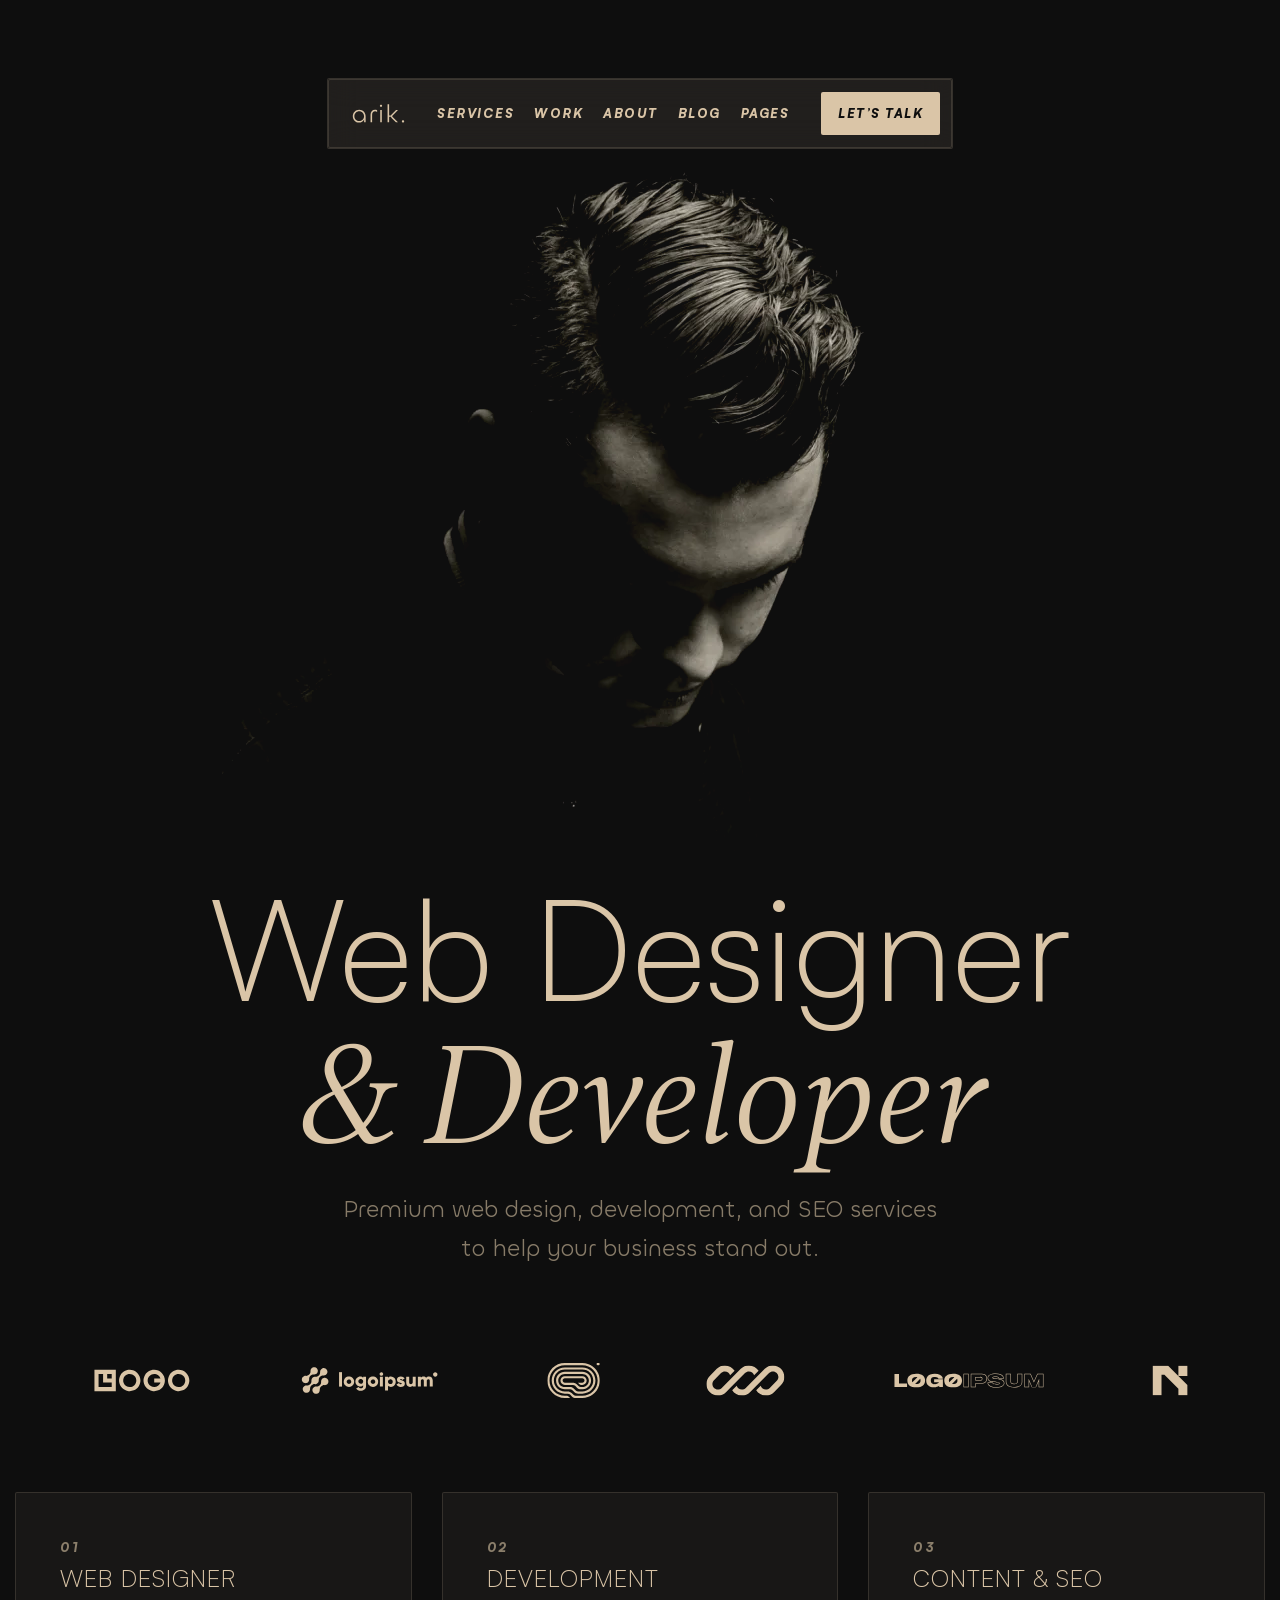
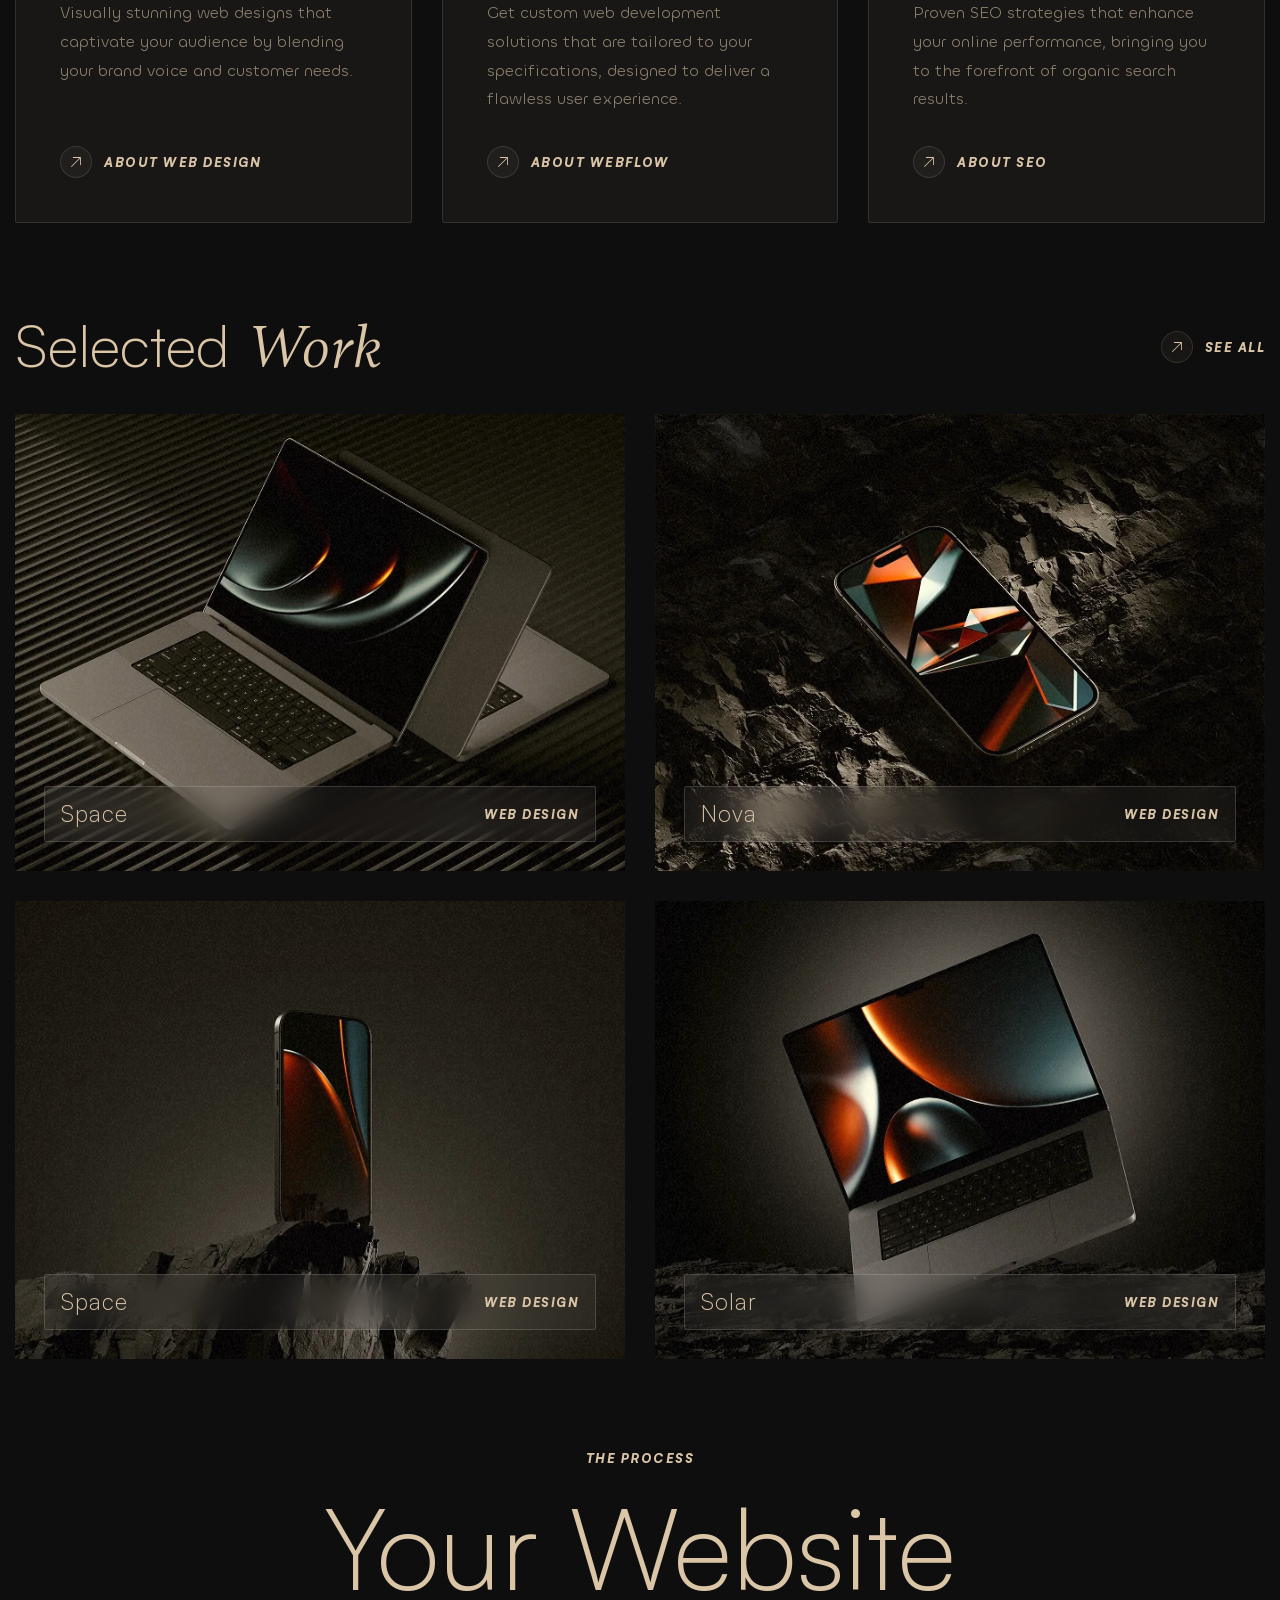
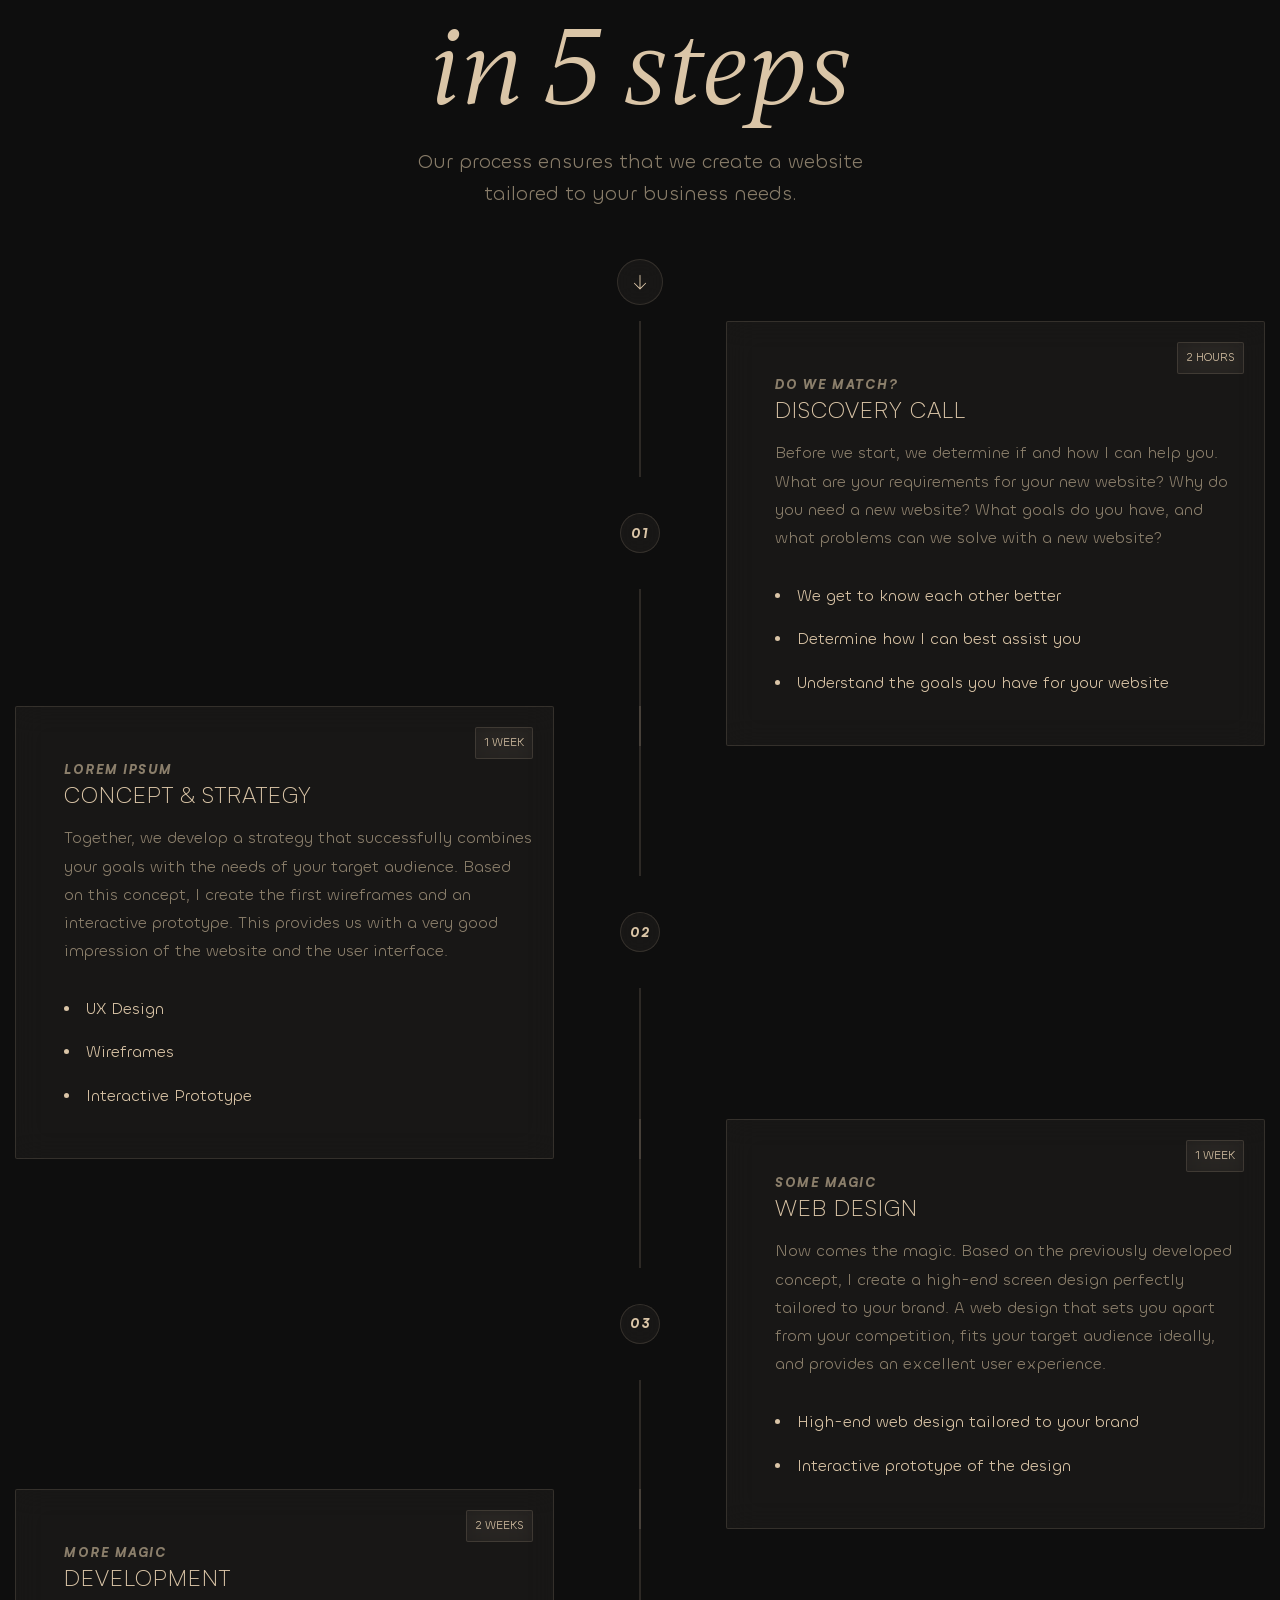
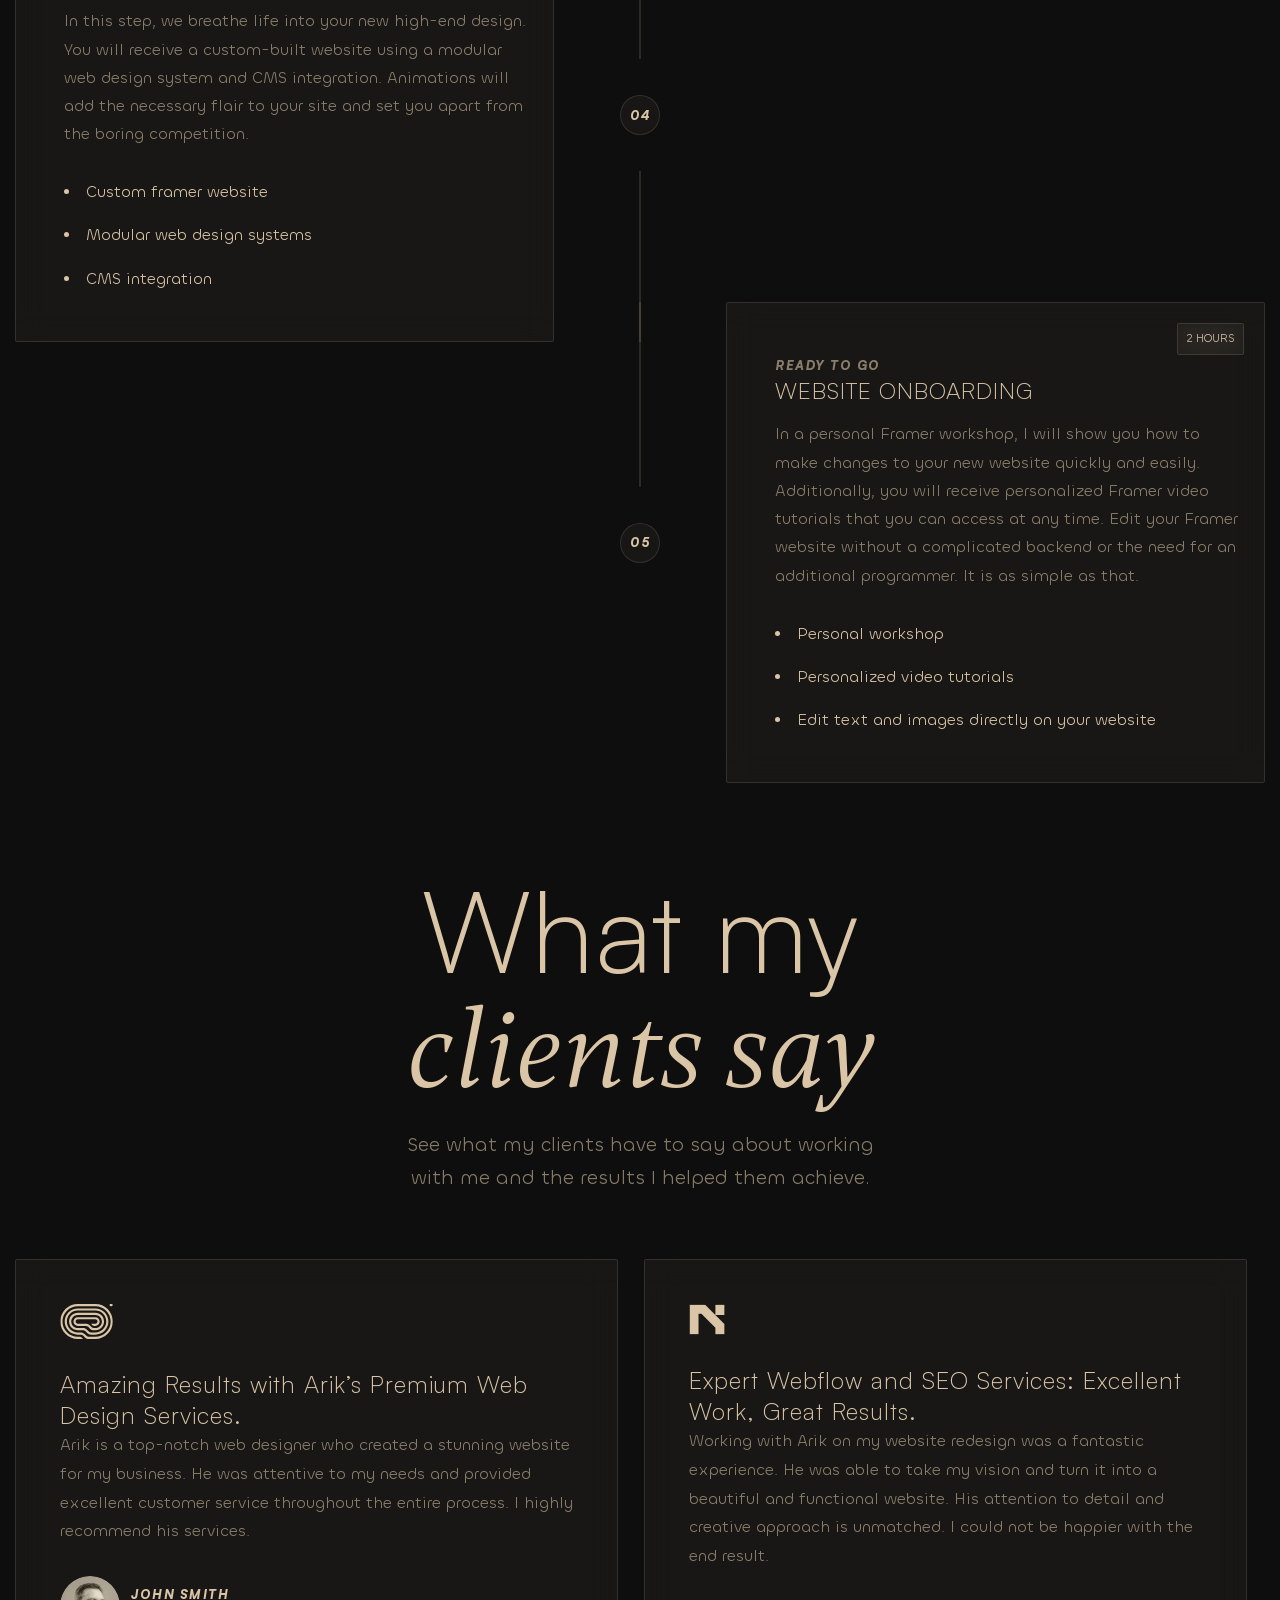
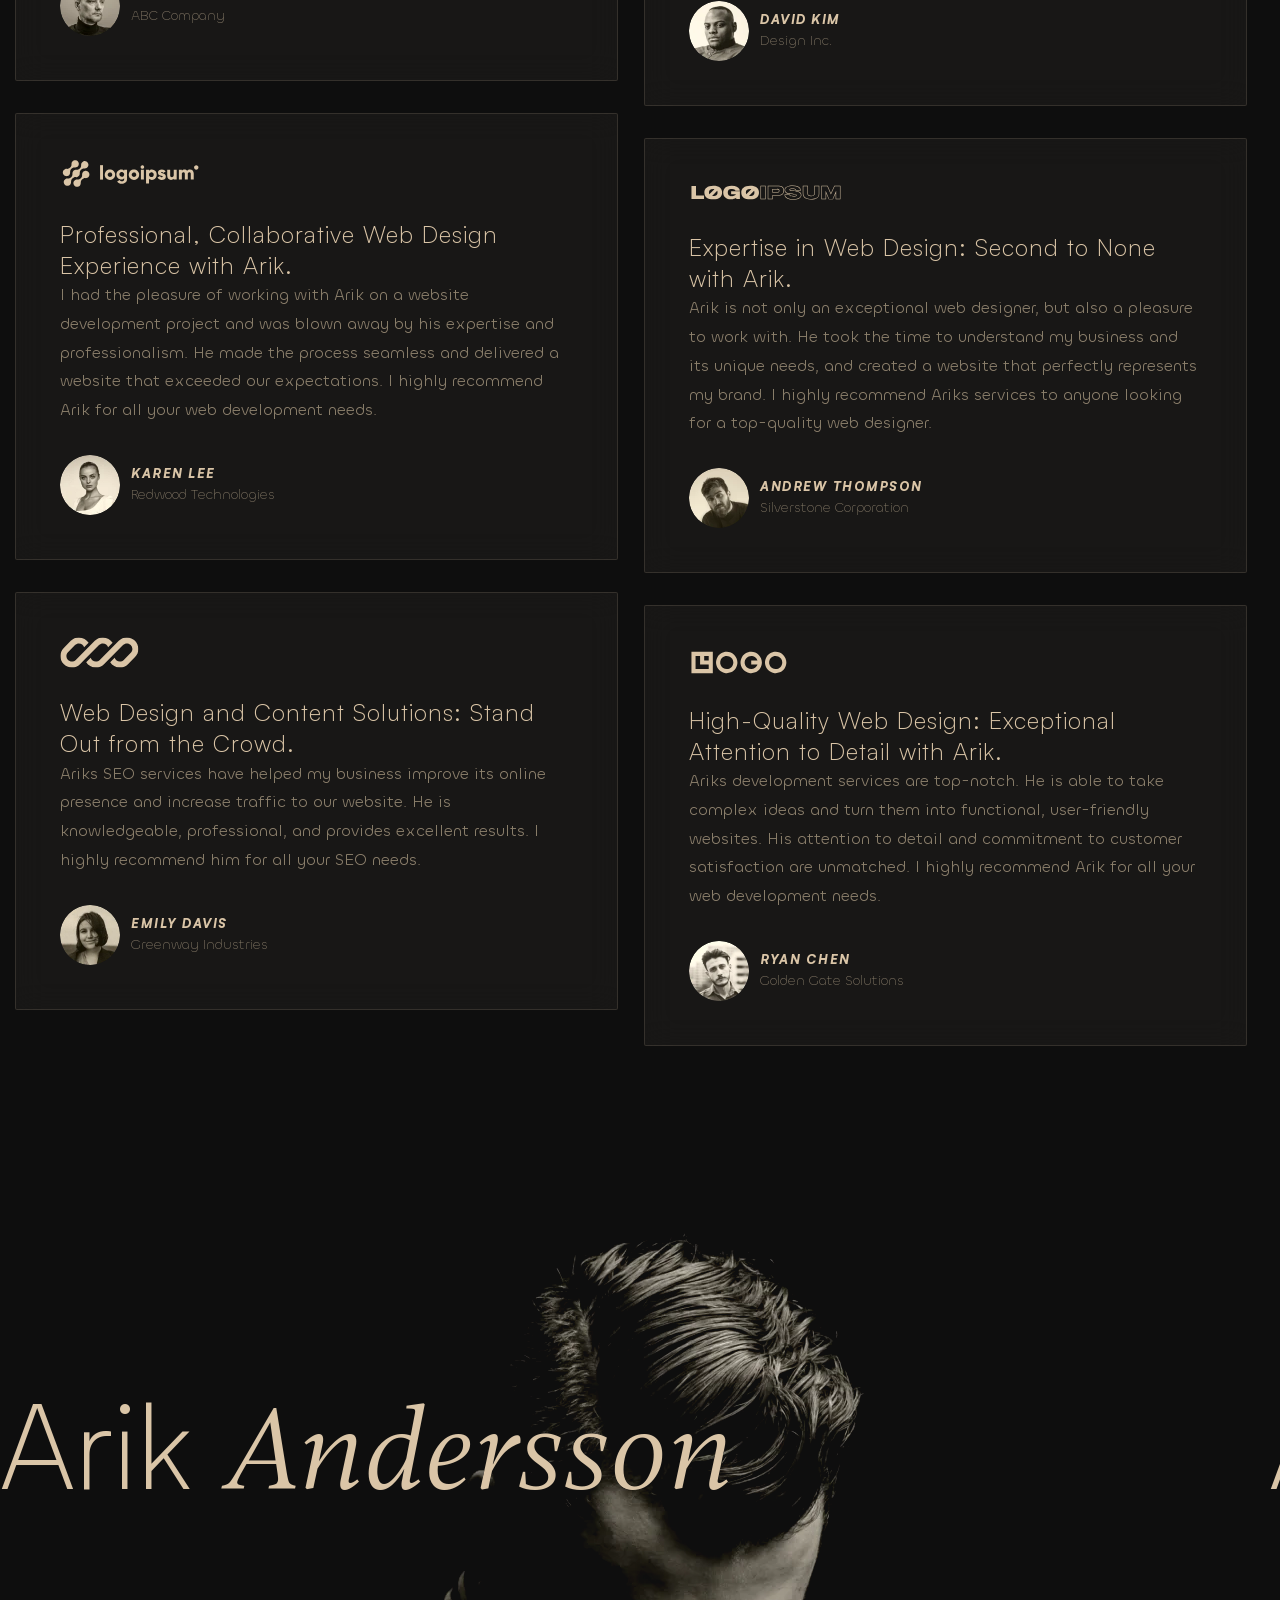
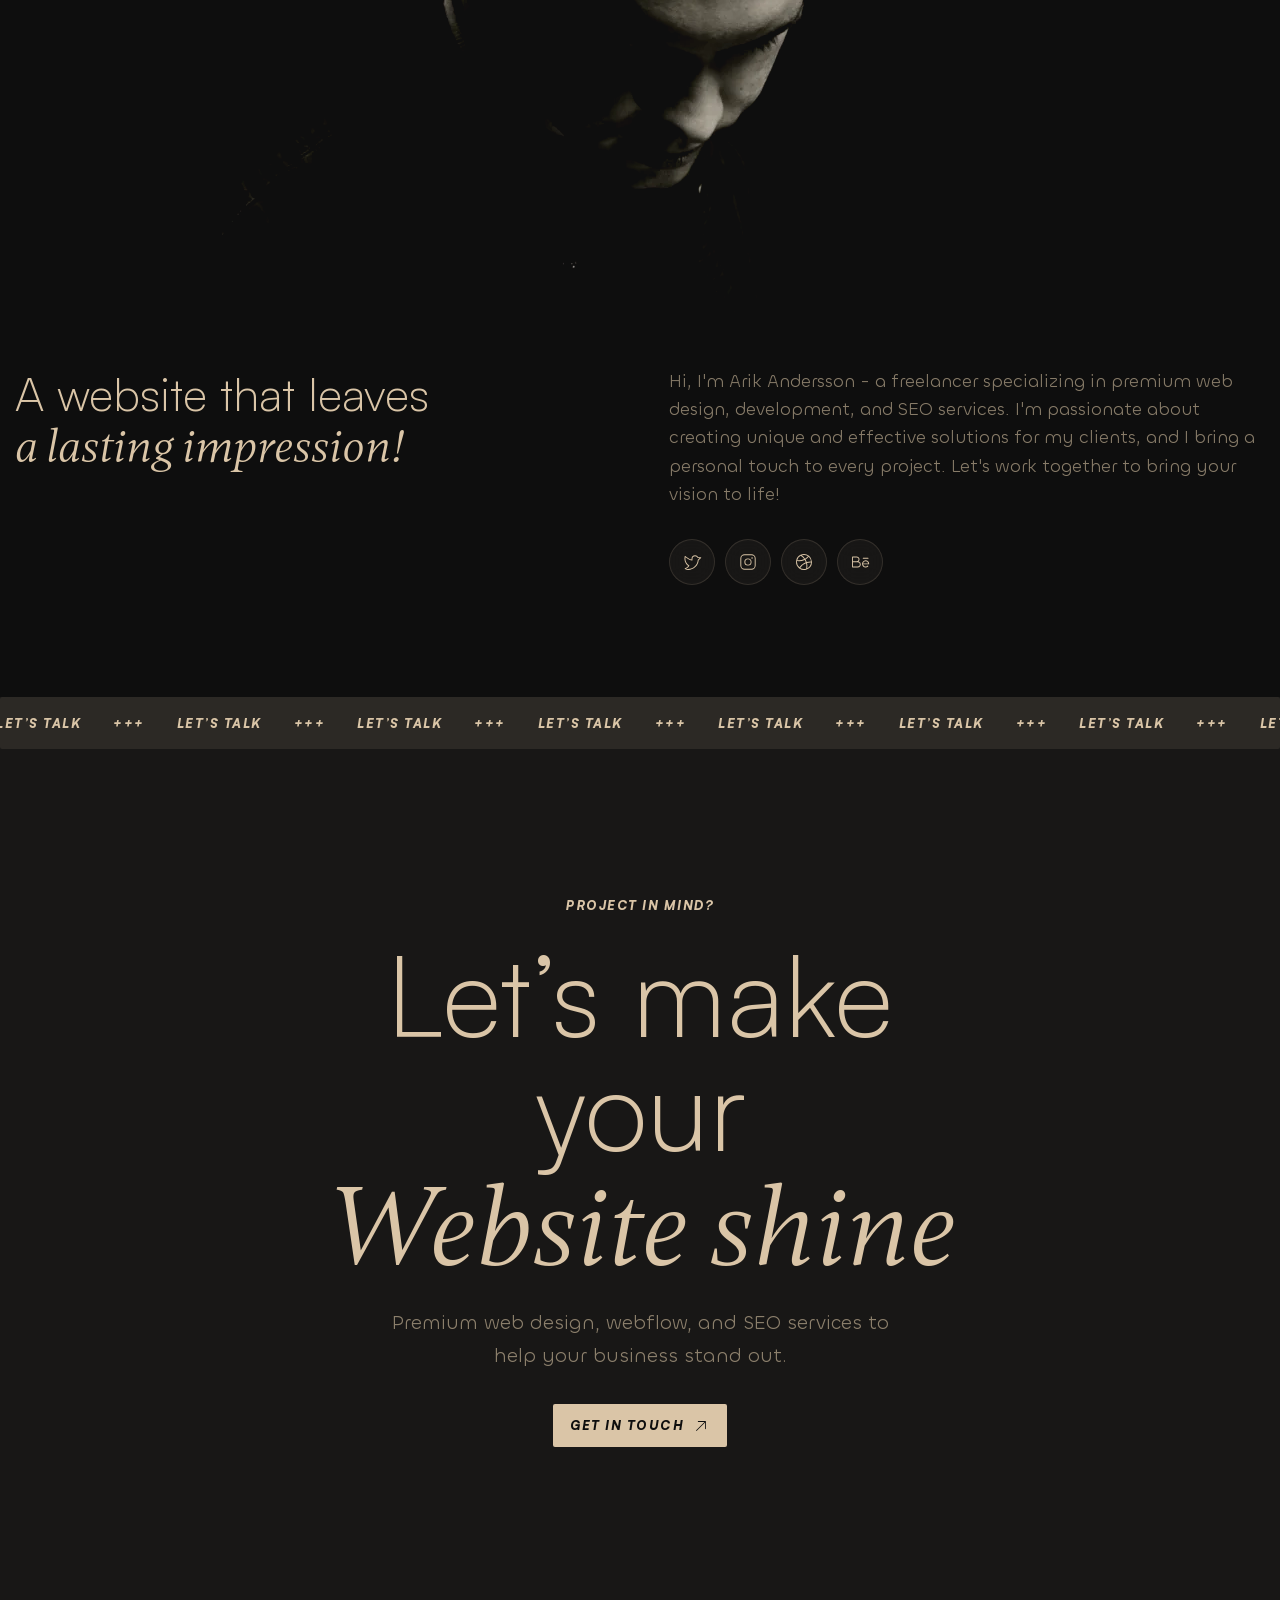
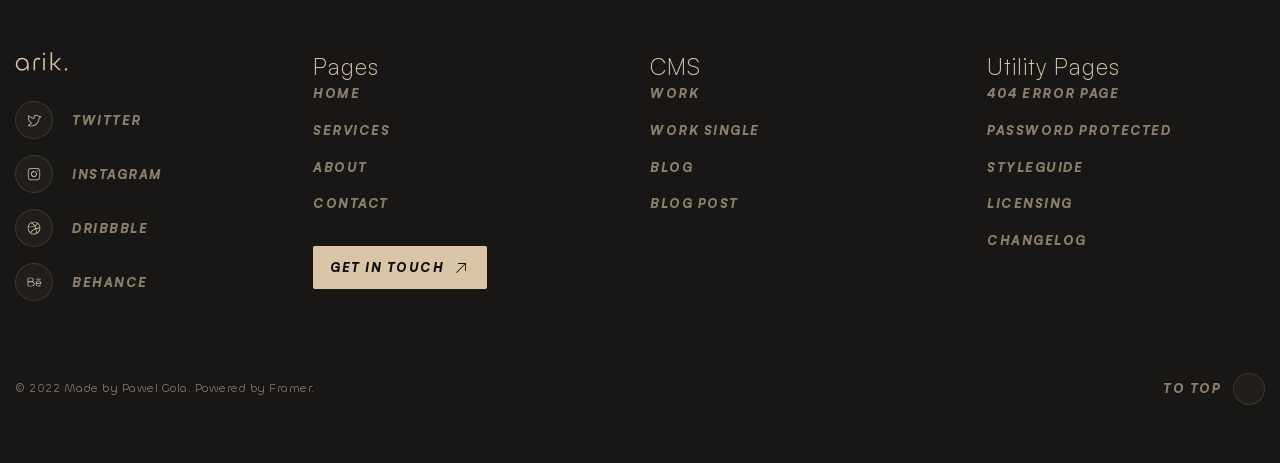
==== index.html @ 4233f66c "Updates" ====
<!doctype html>
<html lang="en">
	<head>
		<meta charset="UTF-8">
		<meta name="viewport" content="width=device-width, initial-scale=1.0">
		<link rel="preload" href="./assets/fonts/Satoshi-Regular.woff2" as="font" type="font/woff2" crossorigin="anonymous">
		<link rel="preload" href="./assets/fonts/Satoshi-MediumItalic.woff2" as="font" type="font/woff2" crossorigin="anonymous">
		<link rel="preload" href="./assets/fonts/Satoshi-Medium.woff2" as="font" type="font/woff2" crossorigin="anonymous">
		<link rel="preload" href="./assets/fonts/Satoshi-LightItalic.woff2" as="font" type="font/woff2" crossorigin="anonymous">
		<link rel="preload" href="./assets/fonts/Satoshi-Light.woff2" as="font" type="font/woff2" crossorigin="anonymous">
		<link rel="preload" href="./assets/fonts/Satoshi-Italic.woff2" as="font" type="font/woff2" crossorigin="anonymous">
		<link rel="preload" href="./assets/fonts/Satoshi-BoldItalic.woff2" as="font" type="font/woff2" crossorigin="anonymous">
		<link rel="preload" href="./assets/fonts/Satoshi-Bold.woff2" as="font" type="font/woff2" crossorigin="anonymous">
		<link rel="preload" href="./assets/fonts/Satoshi-BlackItalic.woff2" as="font" type="font/woff2" crossorigin="anonymous">
		<link rel="preload" href="./assets/fonts/Satoshi-Black.woff2" as="font" type="font/woff2" crossorigin="anonymous">
		<link rel="preload" href="./assets/fonts/Gambetta-VariableItalic.woff2" as="font" type="font/woff2" crossorigin="anonymous">
		<link rel="preload" href="./assets/fonts/Gambetta-Variable.woff2" as="font" type="font/woff2" crossorigin="anonymous">
		<link rel="preload" href="./assets/fonts/Gambetta-SemiboldItalic.woff2" as="font" type="font/woff2" crossorigin="anonymous">
		<link rel="preload" href="./assets/fonts/Gambetta-Semibold.woff2" as="font" type="font/woff2" crossorigin="anonymous">
		<link rel="preload" href="./assets/fonts/Gambetta-Regular.woff2" as="font" type="font/woff2" crossorigin="anonymous">
		<link rel="preload" href="./assets/fonts/Gambetta-MediumItalic.woff2" as="font" type="font/woff2" crossorigin="anonymous">
		<link rel="preload" href="./assets/fonts/Gambetta-Medium.woff2" as="font" type="font/woff2" crossorigin="anonymous">
		<link rel="preload" href="./assets/fonts/Gambetta-LightItalic.woff2" as="font" type="font/woff2" crossorigin="anonymous">
		<link rel="preload" href="./assets/fonts/Gambetta-Light.woff2" as="font" type="font/woff2" crossorigin="anonymous">
		<link rel="preload" href="./assets/fonts/Gambetta-Italic.woff2" as="font" type="font/woff2" crossorigin="anonymous">
		<link rel="preload" href="./assets/fonts/Gambetta-BoldItalic.woff2" as="font" type="font/woff2" crossorigin="anonymous">
		<link rel="preload" href="./assets/fonts/Gambetta-Bold.woff2" as="font" type="font/woff2" crossorigin="anonymous">
		<link rel="preload" href="./assets/fonts/Chillax-Semibold.woff2" as="font" type="font/woff2" crossorigin="anonymous">
		<link rel="preload" href="./assets/fonts/Chillax-Regular.woff2" as="font" type="font/woff2" crossorigin="anonymous">
		<link rel="preload" href="./assets/fonts/Chillax-Medium.woff2" as="font" type="font/woff2" crossorigin="anonymous">
		<link rel="preload" href="./assets/fonts/Chillax-Light.woff2" as="font" type="font/woff2" crossorigin="anonymous">
		<link rel="preload" href="./assets/fonts/Chillax-Extralight.woff2" as="font" type="font/woff2" crossorigin="anonymous">
		<link rel="preload" href="./assets/fonts/Chillax-Bold.woff2" as="font" type="font/woff2" crossorigin="anonymous">
		<link rel="shortcut icon" href="./assets/img/favicon.ico">
		<title>Arik page</title>
		<script type="module" crossorigin="" src="./js/index.min.js?v=1779692526345"></script>
		<link rel="modulepreload" crossorigin="" href="./js/common.min.js?v=1779692526345">
		<link rel="modulepreload" crossorigin="" href="./js/main.min.js?v=1779692526345">
		<link rel="stylesheet" crossorigin="" href="./css/main.min.css?v=1779692526345">
		<link rel="stylesheet" crossorigin="" href="./css/index.min.css?v=1779692526345">
		<link rel="stylesheet" crossorigin="" href="./css/title.min.css?v=1779692526345">
		<link rel="stylesheet" crossorigin="" href="./css/portfolioItem.min.css?v=1779692526345">
	</head>
	<body>
		<div class="wrapper">
			<header data-fls-header="" class="header" data-fls-header-scroll="" data-fls-header-scroll-show="">
				<div class="header__container">
					<div class="header__body">
						<div class="header__logo">
							<a href="/" class="logo">
								<img class="logo__img" src="./assets/img/logo/logo.svg" alt="Logo">
							</a>
						</div>
						<div class="header__menu menu">
							<nav class="menu__body">
								<ul class="menu__list">
									<li class="menu__item">
										<a href="#" class="menu__link">Services</a>
									</li>
									<li class="menu__item">
										<a href="#" class="menu__link">Work</a>
									</li>
									<li class="menu__item">
										<a href="#" class="menu__link">About</a>
									</li>
									<li class="menu__item">
										<a href="#" class="menu__link">Blog</a>
									</li>
									<li class="menu__item">
										<a href="#" class="menu__link">Pages</a>
									</li>
								</ul>
							</nav>
						</div>
						<a href="#" data-fls-buttons="" class="button button_colored">Let’s talk</a>
						<button type="button" data-fls-menu="" class="icon-menu">
							<span></span>
						</button>
					</div>
				</div>
			</header>
			<main class="page page_home">
				<section class="hero" data-fls-hero="">
					<div class="hero__container">
						<div class="hero__content">
							<div class="hero__picture">
								<picture>
									<source media="(max-width: 600px)" srcset="./assets/img/hero/hero-600.webp" type="image/webp">
									<source srcset="./assets/img/hero/hero.webp" type="image/webp">
									<img class="hero__image" alt="hero" loading="lazy" decoding="async" width="880px" height="770px" src="./assets/img/hero/hero.webp">
								</picture>
							</div>
							<div data-fls-blockhead="" class="blockhead blockhead_large">
								<div class="blockhead__container">
									<div class="blockhead__content">
										<!-- label -->
										<!-- title -->
										<h1 class="blockhead__title">
											Web Designer
											<br>
											<span class="blockhead__subtitle">&amp; Developer</span>
										</h1>
										<!-- text -->
										<div class="blockhead__text">
											<p>
												Premium web design, development, and SEO services to help your business stand out.
											</p>
										</div>
									</div>
								</div>
							</div>
						</div>
					</div>
				</section>
				<section class="clients" data-fls-clients="" data-fls-watcher="" data-fls-watcher-once="">
					<div class="clients__container">
						<div class="clients__content">
							<div class="clients__item">
								<img src="./assets/img/clients/logo1.svg" alt="clients logo">
							</div>
							<div class="clients__item">
								<img src="./assets/img/clients/logo2.svg" alt="clients logo">
							</div>
							<div class="clients__item">
								<img src="./assets/img/clients/logo3.svg" alt="clients logo">
							</div>
							<div class="clients__item">
								<img src="./assets/img/clients/logo4.svg" alt="clients logo">
							</div>
							<div class="clients__item">
								<img src="./assets/img/clients/logo5.svg" alt="clients logo">
							</div>
							<div class="clients__item">
								<img src="./assets/img/clients/logo6.svg" alt="clients logo">
							</div>
						</div>
					</div>
				</section>
				<section class="skills" data-fls-skills="" data-fls-watcher="" data-fls-watcher-once="">
					<div class="skills__container">
						<div class="skills__content">
							<article class="skills__item">
								<div class="skills__description">
									<!-- <div class="skills__position">01</div> -->
									<h4 class="skills__title">
										<a class="skills__link" href="#">Web Designer</a>
									</h4>
									<div class="skills__text">
										Visually stunning web designs that captivate your audience by blending your brand voice and customer needs.
									</div>
								</div>
								<div class="skills__button">
									<a href="#" class="link" data-fls-buttonslink="">
										<span class="link__icon">
											<svg>
												<use xlink:href="./assets/img/spritemap.svg#sprite-arrow-up-right-light"></use>
											</svg>
										</span>
										<span class="link__text">About Web design</span>
									</a>
								</div>
							</article>
							<article class="skills__item">
								<div class="skills__description">
									<!-- <div class="skills__position">02</div> -->
									<h4 class="skills__title">
										<a class="skills__link" href="#">Development</a>
									</h4>
									<div class="skills__text">
										Get custom web development solutions that are tailored to your specifications, designed to deliver a flawless user experience.
									</div>
								</div>
								<div class="skills__button">
									<a href="#" class="link" data-fls-buttonslink="">
										<span class="link__icon">
											<svg>
												<use xlink:href="./assets/img/spritemap.svg#sprite-arrow-up-right-light"></use>
											</svg>
										</span>
										<span class="link__text">About Webflow</span>
									</a>
								</div>
							</article>
							<article class="skills__item">
								<div class="skills__description">
									<!-- <div class="skills__position">03</div> -->
									<h4 class="skills__title">
										<a class="skills__link" href="#">Content &amp; Seo</a>
									</h4>
									<div class="skills__text">
										Proven SEO strategies that enhance your online performance, bringing you to the forefront of organic search results.
									</div>
								</div>
								<div class="skills__button">
									<a href="#" class="link" data-fls-buttonslink="">
										<span class="link__icon">
											<svg>
												<use xlink:href="./assets/img/spritemap.svg#sprite-arrow-up-right-light"></use>
											</svg>
										</span>
										<span class="link__text">About SEO</span>
									</a>
								</div>
							</article>
						</div>
					</div>
				</section>
				<section class="portfolio" data-fls-portfolio="" data-fls-watcher="" data-fls-watcher-once="">
					<div data-fls-title="" class="title">
						<div class="title__container">
							<div class="title__content">
								<h2 class="title__title">
									Selected
									<span class="title__subtitle">Work</span>
								</h2>
								<div class="title__link">
									<a href="#" class="link" data-fls-buttonslink="">
										<span class="link__icon">
											<svg>
												<use xlink:href="./assets/img/spritemap.svg#sprite-arrow-up-right-light"></use>
											</svg>
										</span>
										<span class="link__text">See all</span>
									</a>
								</div>
							</div>
						</div>
					</div>
					<div class="portfolio__container">
						<div class="portfolio__content">
							<article data-fls-portfolioitem="" class="portfolio-item">
								<a href="#" class="portfolio-item__picture">
									<picture>
										<source media="(max-width: 600px)" srcset="./assets/img/portfolio/portfolio1-600.webp" type="image/webp">
										<source srcset="./assets/img/portfolio/portfolio1.webp" type="image/webp">
										<img alt="portfolio item image" class="portfolio-item__img" src="./assets/img/portfolio/portfolio1.webp">
									</picture>
								</a>
								<div class="portfolio-item__content">
									<h3 class="portfolio-item__title">
										<a class="portfolio-item__link" href="#">Space</a>
									</h3>
									<a href="#" class="portfolio-item__text">Web design</a>
								</div>
							</article>
							<article data-fls-portfolioitem="" class="portfolio-item">
								<a href="#" class="portfolio-item__picture">
									<picture>
										<source media="(max-width: 600px)" srcset="./assets/img/portfolio/portfolio2-600.webp" type="image/webp">
										<source srcset="./assets/img/portfolio/portfolio2.webp" type="image/webp">
										<img alt="portfolio item image" class="portfolio-item__img" src="./assets/img/portfolio/portfolio2.webp">
									</picture>
								</a>
								<div class="portfolio-item__content">
									<h3 class="portfolio-item__title">
										<a class="portfolio-item__link" href="#">Nova</a>
									</h3>
									<a href="#" class="portfolio-item__text">Web design</a>
								</div>
							</article>
							<article data-fls-portfolioitem="" class="portfolio-item">
								<a href="#" class="portfolio-item__picture">
									<picture>
										<source media="(max-width: 600px)" srcset="./assets/img/portfolio/portfolio3-600.webp" type="image/webp">
										<source srcset="./assets/img/portfolio/portfolio3.webp" type="image/webp">
										<img alt="portfolio item image" class="portfolio-item__img" src="./assets/img/portfolio/portfolio3.webp">
									</picture>
								</a>
								<div class="portfolio-item__content">
									<h3 class="portfolio-item__title">
										<a class="portfolio-item__link" href="#">Space</a>
									</h3>
									<a href="#" class="portfolio-item__text">Web design</a>
								</div>
							</article>
							<article data-fls-portfolioitem="" class="portfolio-item">
								<a href="#" class="portfolio-item__picture">
									<picture>
										<source media="(max-width: 600px)" srcset="./assets/img/portfolio/portfolio4-600.webp" type="image/webp">
										<source srcset="./assets/img/portfolio/portfolio4.webp" type="image/webp">
										<img alt="portfolio item image" class="portfolio-item__img" src="./assets/img/portfolio/portfolio4.webp">
									</picture>
								</a>
								<div class="portfolio-item__content">
									<h3 class="portfolio-item__title">
										<a class="portfolio-item__link" href="#">Solar</a>
									</h3>
									<a href="#" class="portfolio-item__text">Web design</a>
								</div>
							</article>
						</div>
					</div>
				</section>
				<section class="process" data-fls-process="" data-fls-watcher="" data-fls-watcher-once="">
					<div class="process__container">
						<div data-fls-blockhead="" class="blockhead">
							<div class="blockhead__container">
								<div class="blockhead__content">
									<!-- label -->
									<div class="blockhead__label">The Process</div>
									<!-- title -->
									<h2 class="blockhead__title">
										Your Website
										<br>
										<span class="blockhead__subtitle">in 5 steps</span>
									</h2>
									<div class="blockhead__text">
										<p>Our process ensures that we create a website tailored to your business needs.</p>
									</div>
								</div>
							</div>
						</div>
						<div class="process__content">
							<div class="process__arrow">
								<svg>
									<use xlink:href="./assets/img/spritemap.svg#sprite-arrow-down-light"></use>
								</svg>
							</div>
							<div class="process__body">
								<div class="process-item" data-fls-processitem="">
									<div class="process-item__block"></div>
									<div class="process-item__center">
										<span class="process-item__line"></span>
										<span class="process-item__decor"></span>
										<span class="process-item__line"></span>
									</div>
									<div class="process-item__block">
										<article class="process-card">
											<div class="process-card__step">2 Hours</div>
											<div class="process-card__subtitle">Do we Match?</div>
											<h3 class="process-card__title">Discovery Call</h3>
											<p class="process-card__text">
												Before we start, we determine if and how I can help you. What are your requirements for your new website? Why do you need a new website? What goals do you have, and what problems can we solve with a new website?
											</p>
											<ul class="process-card__list">
												<li class="process-card__element">We get to know each other better</li>
												<li class="process-card__element">Determine how I can best assist you</li>
												<li class="process-card__element">Understand the goals you have for your website</li>
											</ul>
										</article>
									</div>
								</div>
								<div class="process-item process-item_reverse" data-fls-processitem="">
									<div class="process-item__block"></div>
									<div class="process-item__center">
										<span class="process-item__line"></span>
										<span class="process-item__decor"></span>
										<span class="process-item__line"></span>
									</div>
									<div class="process-item__block">
										<article class="process-card">
											<div class="process-card__step">1 Week</div>
											<div class="process-card__subtitle">lorem ipsum</div>
											<h3 class="process-card__title">Concept &amp; STrategy</h3>
											<p class="process-card__text">
												Together, we develop a strategy that successfully combines your goals with the needs of your target audience. Based on this concept, I create the first wireframes and an interactive prototype. This provides us with a very good impression of the website and the user interface.
											</p>
											<ul class="process-card__list">
												<li class="process-card__element">UX Design</li>
												<li class="process-card__element">Wireframes</li>
												<li class="process-card__element">Interactive Prototype</li>
											</ul>
										</article>
									</div>
								</div>
								<div class="process-item" data-fls-processitem="">
									<div class="process-item__block"></div>
									<div class="process-item__center">
										<span class="process-item__line"></span>
										<span class="process-item__decor"></span>
										<span class="process-item__line"></span>
									</div>
									<div class="process-item__block">
										<article class="process-card">
											<div class="process-card__step">1 week</div>
											<div class="process-card__subtitle">Some Magic</div>
											<h3 class="process-card__title">web Design</h3>
											<p class="process-card__text">
												Now comes the magic. Based on the previously developed concept, I create a high-end screen design perfectly tailored to your brand. A web design that sets you apart from your competition, fits your target audience ideally, and provides an excellent user experience.
											</p>
											<ul class="process-card__list">
												<li class="process-card__element">High-end web design tailored to your brand</li>
												<li class="process-card__element">Interactive prototype of the design</li>
											</ul>
										</article>
									</div>
								</div>
								<div class="process-item process-item_reverse" data-fls-processitem="">
									<div class="process-item__block"></div>
									<div class="process-item__center">
										<span class="process-item__line"></span>
										<span class="process-item__decor"></span>
										<span class="process-item__line"></span>
									</div>
									<div class="process-item__block">
										<article class="process-card">
											<div class="process-card__step">2 Weeks</div>
											<div class="process-card__subtitle">More Magic</div>
											<h3 class="process-card__title">Development</h3>
											<p class="process-card__text">
												In this step, we breathe life into your new high-end design. You will receive a custom-built website using a modular web design system and CMS integration. Animations will add the necessary flair to your site and set you apart from the boring competition.
											</p>
											<ul class="process-card__list">
												<li class="process-card__element">Custom framer website</li>
												<li class="process-card__element">Modular web design systems</li>
												<li class="process-card__element">CMS integration</li>
											</ul>
										</article>
									</div>
								</div>
								<div class="process-item" data-fls-processitem="">
									<div class="process-item__block"></div>
									<div class="process-item__center">
										<span class="process-item__line"></span>
										<span class="process-item__decor"></span>
										<span class="process-item__line"></span>
									</div>
									<div class="process-item__block">
										<article class="process-card">
											<div class="process-card__step">2 Hours</div>
											<div class="process-card__subtitle">ready to go</div>
											<h3 class="process-card__title">WEbsite onboarding</h3>
											<p class="process-card__text">
												In a personal Framer workshop, I will show you how to make changes to your new website quickly and easily. Additionally, you will receive personalized Framer video tutorials that you can access at any time. Edit your Framer website without a complicated backend or the need for an additional programmer. It is as simple as that.
											</p>
											<ul class="process-card__list">
												<li class="process-card__element">Personal workshop</li>
												<li class="process-card__element">Personalized video tutorials</li>
												<li class="process-card__element">Edit text and images directly on your website</li>
											</ul>
										</article>
									</div>
								</div>
							</div>
						</div>
					</div>
				</section>
				<section class="reviews" data-fls-reviews="" data-fls-watcher="" data-fls-watcher-once="">
					<div class="reviews__container">
						<div data-fls-blockhead="" class="blockhead">
							<div class="blockhead__container">
								<div class="blockhead__content">
									<!-- label -->
									<!-- title -->
									<h2 class="blockhead__title">
										What my
										<br>
										<span class="blockhead__subtitle">clients say</span>
									</h2>
									<div class="blockhead__text">
										<p>
											See what my clients have to say about working with me and the results I helped them achieve.
										</p>
									</div>
								</div>
							</div>
						</div>
						<div class="reviews__content" data-fls-masonry="">
							<article class="reviews-item" data-fls-reviewsitem="" data-fls-masonry-item="">
								<div class="reviews-item__header">
									<img class="reviews-item__logo" src="./assets/img/clients/logo3.svg" alt="logo reviewer image">
								</div>
								<div class="reviews-item__body">
									<h3 class="reviews-item__title">Amazing Results with Arik’s Premium Web Design Services.</h3>
									<div class="reviews-item__text">
										<p>
											Arik is a top-notch web designer who created a stunning website for my business. He was attentive to my needs and provided excellent customer service throughout the entire process. I highly recommend his services.
										</p>
									</div>
								</div>
								<div class="reviews-item__footer">
									<div class="reviews-item__avatar">
										<picture>
											<source srcset="./assets/img/reviews/avatar1.webp" type="image/webp">
											<img class="reviews-item__img" alt="avatar reviewer image" src="./assets/img/reviews/avatar1.webp">
										</picture>
									</div>
									<span class="reviews-item__name">John Smith</span>
									<span class="reviews-item__position">ABC Company</span>
								</div>
							</article>
							<article class="reviews-item" data-fls-reviewsitem="" data-fls-masonry-item="">
								<div class="reviews-item__header">
									<img class="reviews-item__logo" src="./assets/img/clients/logo6.svg" alt="logo reviewer image">
								</div>
								<div class="reviews-item__body">
									<h3 class="reviews-item__title">Expert Webflow and SEO Services: Excellent Work, Great Results.</h3>
									<div class="reviews-item__text">
										<p>
											Working with Arik on my website redesign was a fantastic experience. He was able to take my vision and turn it into a beautiful and functional website. His attention to detail and creative approach is unmatched. I could not be happier with the end result.
										</p>
									</div>
								</div>
								<div class="reviews-item__footer">
									<div class="reviews-item__avatar">
										<picture>
											<source srcset="./assets/img/reviews/avatar2.webp" type="image/webp">
											<img class="reviews-item__img" alt="avatar reviewer image" src="./assets/img/reviews/avatar2.webp">
										</picture>
									</div>
									<span class="reviews-item__name">David Kim</span>
									<span class="reviews-item__position">Design Inc.</span>
								</div>
							</article>
							<article class="reviews-item" data-fls-reviewsitem="" data-fls-masonry-item="">
								<div class="reviews-item__header">
									<img class="reviews-item__logo" src="./assets/img/clients/logo2.svg" alt="logo reviewer image">
								</div>
								<div class="reviews-item__body">
									<h3 class="reviews-item__title">Professional, Collaborative Web Design Experience with Arik.</h3>
									<div class="reviews-item__text">
										<p>
											I had the pleasure of working with Arik on a website development project and was blown away by his expertise and professionalism. He made the process seamless and delivered a website that exceeded our expectations. I highly recommend Arik for all your web development needs.
										</p>
									</div>
								</div>
								<div class="reviews-item__footer">
									<div class="reviews-item__avatar">
										<picture>
											<source srcset="./assets/img/reviews/avatar3.webp" type="image/webp">
											<img class="reviews-item__img" alt="avatar reviewer image" src="./assets/img/reviews/avatar3.webp">
										</picture>
									</div>
									<span class="reviews-item__name">Karen Lee</span>
									<span class="reviews-item__position">Redwood Technologies</span>
								</div>
							</article>
							<article class="reviews-item" data-fls-reviewsitem="" data-fls-masonry-item="">
								<div class="reviews-item__header">
									<img class="reviews-item__logo" src="./assets/img/clients/logo5.svg" alt="logo reviewer image">
								</div>
								<div class="reviews-item__body">
									<h3 class="reviews-item__title">Expertise in Web Design: Second to None with Arik.</h3>
									<div class="reviews-item__text">
										<p>
											Arik is not only an exceptional web designer, but also a pleasure to work with. He took the time to understand my business and its unique needs, and created a website that perfectly represents my brand. I highly recommend Ariks services to anyone looking for a top-quality web designer.
										</p>
									</div>
								</div>
								<div class="reviews-item__footer">
									<div class="reviews-item__avatar">
										<picture>
											<source srcset="./assets/img/reviews/avatar4.webp" type="image/webp">
											<img class="reviews-item__img" alt="avatar reviewer image" src="./assets/img/reviews/avatar4.webp">
										</picture>
									</div>
									<span class="reviews-item__name">Andrew Thompson</span>
									<span class="reviews-item__position">Silverstone Corporation</span>
								</div>
							</article>
							<article class="reviews-item" data-fls-reviewsitem="" data-fls-masonry-item="">
								<div class="reviews-item__header">
									<img class="reviews-item__logo" src="./assets/img/clients/logo4.svg" alt="logo reviewer image">
								</div>
								<div class="reviews-item__body">
									<h3 class="reviews-item__title">Web Design and Content Solutions: Stand Out from the Crowd.</h3>
									<div class="reviews-item__text">
										<p>
											Ariks SEO services have helped my business improve its online presence and increase traffic to our website. He is knowledgeable, professional, and provides excellent results. I highly recommend him for all your SEO needs.
										</p>
									</div>
								</div>
								<div class="reviews-item__footer">
									<div class="reviews-item__avatar">
										<picture>
											<source srcset="./assets/img/reviews/avatar5.webp" type="image/webp">
											<img class="reviews-item__img" alt="avatar reviewer image" src="./assets/img/reviews/avatar5.webp">
										</picture>
									</div>
									<span class="reviews-item__name">Emily Davis</span>
									<span class="reviews-item__position">Greenway Industries</span>
								</div>
							</article>
							<article class="reviews-item" data-fls-reviewsitem="" data-fls-masonry-item="">
								<div class="reviews-item__header">
									<img class="reviews-item__logo" src="./assets/img/clients/logo1.svg" alt="logo reviewer image">
								</div>
								<div class="reviews-item__body">
									<h3 class="reviews-item__title">High-Quality Web Design: Exceptional Attention to Detail with Arik.</h3>
									<div class="reviews-item__text">
										<p>
											Ariks development services are top-notch. He is able to take complex ideas and turn them into functional, user-friendly websites. His attention to detail and commitment to customer satisfaction are unmatched. I highly recommend Arik for all your web development needs.
										</p>
									</div>
								</div>
								<div class="reviews-item__footer">
									<div class="reviews-item__avatar">
										<picture>
											<source srcset="./assets/img/reviews/avatar6.webp" type="image/webp">
											<img class="reviews-item__img" alt="avatar reviewer image" src="./assets/img/reviews/avatar6.webp">
										</picture>
									</div>
									<span class="reviews-item__name">Ryan Chen</span>
									<span class="reviews-item__position">Golden Gate Solutions</span>
								</div>
							</article>
						</div>
					</div>
				</section>
				<section class="about" data-fls-about="">
					<div class="about__marquee about-marquee" data-fls-marquee="" data-fls-marquee-speed="300">
						<div class="about-marquee__item">
							Arik
							<span>Andersson</span>
						</div>
						<div class="about-marquee__item">
							Arik
							<span>Andersson</span>
						</div>
					</div>
					<div class="about__container">
						<div class="about__img">
							<picture>
								<source media="(max-width: 600px)" srcset="./assets/img/hero/hero-600.webp" type="image/webp">
								<source srcset="./assets/img/hero/hero.webp" type="image/webp">
								<img class="hero__image" alt="hero" src="./assets/img/hero/hero.webp">
							</picture>
						</div>
						<div class="about__content">
							<h3 class="about__title">
								A website that leaves
								<br>
								<span>a
          lasting
          impression!</span>
							</h3>
							<div class="about__social">
								<div class="about__text">
									<p>
										Hi, I'm Arik Andersson - a freelancer specializing in
            premium web design, development, and SEO services. I'm
            passionate about creating unique and effective solutions
            for
            my clients, and I bring a personal touch to every project.
            Let's work together to bring your vision to life!
									</p>
								</div>
								<div class="about__links">
									<a href="#" target="_blank" class="badge badge_large" data-fls-badge="">
										<svg>
											<use xlink:href="./assets/img/spritemap.svg#sprite-twitter-logo-light"></use>
										</svg>
									</a>
									<a href="#" target="_blank" class="badge badge_large" data-fls-badge="">
										<svg>
											<use xlink:href="./assets/img/spritemap.svg#sprite-instagram-logo-light"></use>
										</svg>
									</a>
									<a href="#" target="_blank" class="badge badge_large" data-fls-badge="">
										<svg>
											<use xlink:href="./assets/img/spritemap.svg#sprite-dribbble-logo-light"></use>
										</svg>
									</a>
									<a href="#" target="_blank" class="badge badge_large" data-fls-badge="">
										<svg>
											<use xlink:href="./assets/img/spritemap.svg#sprite-behance-logo-light"></use>
										</svg>
									</a>
								</div>
							</div>
						</div>
					</div>
				</section>
			</main>
			<section class="service" data-fls-service="" data-fls-watcher="" data-fls-watcher-once="">
				<div class="talk" data-fls-talk="">
					<div class="talk__content" data-fls-marquee="" data-fls-marquee-speed="300" data-fls-marquee-direction="right">
						<div class="talk__item">Let’s talk</div>
						<div class="talk__item talk__item_divider">+++</div>
					</div>
				</div>
				<div class="service__container">
					<div class="service__content">
						<div data-fls-blockhead="" class="blockhead">
							<div class="blockhead__container">
								<div class="blockhead__content">
									<!-- label -->
									<div class="blockhead__label">Project in mind?</div>
									<!-- title -->
									<h2 class="blockhead__title">
										Let’s make your
										<br>
										<span class="blockhead__subtitle">Website shine</span>
									</h2>
									<div class="blockhead__text">
										<p>Premium web design, webflow, and SEO services to help your business stand out.</p>
									</div>
								</div>
							</div>
						</div>
						<button type="button" data-fls-buttons="" class="button button_icon button_colored">
							Get in touch
							<svg>
								<use xlink:href="./assets/img/spritemap.svg#sprite-arrow-up-right-light"></use>
							</svg>
						</button>
					</div>
				</div>
			</section>
			<footer data-fls-footer="" class="footer">
				<div class="footer__container">
					<div class="footer__content">
						<div class="footer-body">
							<div class="footer-body__content">
								<a href="/" class="logo">
									<img class="logo__img" src="./assets/img/logo/logo.svg" alt="Logo" loading="lazy" decoding="async">
								</a>
								<ul class="footer-body__list">
									<li class="footer-body__item">
										<a href="#" class="badge" data-fls-badge="" data-social-link="twitter">
											<svg>
												<use xlink:href="./assets/img/spritemap.svg#sprite-twitter-logo-light"></use>
											</svg>
										</a>
									</li>
									<li class="footer-body__item">
										<a href="#" class="badge" data-fls-badge="" data-social-link="instagram">
											<svg>
												<use xlink:href="./assets/img/spritemap.svg#sprite-instagram-logo-light"></use>
											</svg>
										</a>
									</li>
									<li class="footer-body__item">
										<a href="#" class="badge" data-fls-badge="" data-social-link="Dribbble">
											<svg>
												<use xlink:href="./assets/img/spritemap.svg#sprite-dribbble-logo-light"></use>
											</svg>
										</a>
									</li>
									<li class="footer-body__item">
										<a href="#" class="badge" data-fls-badge="" data-social-link="Behance">
											<svg>
												<use xlink:href="./assets/img/spritemap.svg#sprite-behance-logo-light"></use>
											</svg>
										</a>
									</li>
								</ul>
							</div>
							<div class="footer-nav">
								<div class="footer-nav__menus" data-fls-spollers="768.98">
									<details class="footer-nav__menu">
										<summary class="spollers__title footer-nav__title">
											<h5>Pages</h5>
										</summary>
										<div class="footer-nav__wrapper">
											<ul class="footer-nav__list">
												<li class="footer-nav__item">
													<a href="#" class="footer-nav__link">Home</a>
												</li>
												<li class="footer-nav__item">
													<a href="#" class="footer-nav__link">Services</a>
												</li>
												<li class="footer-nav__item">
													<a href="#" class="footer-nav__link">About</a>
												</li>
												<li class="footer-nav__item">
													<a href="#" class="footer-nav__link">Contact</a>
												</li>
											</ul>
											<button type="button" data-fls-buttons="" class="button button_icon button_colored">
												Get in touch
												<svg>
													<use xlink:href="./assets/img/spritemap.svg#sprite-arrow-up-right-light"></use>
												</svg>
											</button>
										</div>
									</details>
									<details class="footer-nav__menu">
										<summary class="spollers__title footer-nav__title">
											<h5>CMS</h5>
										</summary>
										<ul class="footer-nav__list">
											<li class="footer-nav__item">
												<a href="#" class="footer-nav__link">Work</a>
											</li>
											<li class="footer-nav__item">
												<a href="#" class="footer-nav__link">Work Single</a>
											</li>
											<li class="footer-nav__item">
												<a href="#" class="footer-nav__link">Blog</a>
											</li>
											<li class="footer-nav__item">
												<a href="#" class="footer-nav__link">Blog Post</a>
											</li>
										</ul>
									</details>
									<details class="footer-nav__menu">
										<summary class="spollers__title footer-nav__title">
											<h5>Utility Pages</h5>
										</summary>
										<ul class="footer-nav__list">
											<li class="footer-nav__item">
												<a href="#" class="footer-nav__link">404 Error
										Page</a>
											</li>
											<li class="footer-nav__item">
												<a href="#" class="footer-nav__link">Password
										Protected</a>
											</li>
											<li class="footer-nav__item">
												<a href="#" class="footer-nav__link">Styleguide</a>
											</li>
											<li class="footer-nav__item">
												<a href="#" class="footer-nav__link">Licensing</a>
											</li>
											<li class="footer-nav__item">
												<a href="#" class="footer-nav__link">Changelog</a>
											</li>
										</ul>
									</details>
								</div>
							</div>
						</div>
						<div class="footer-bottom">
							<div class="footer-bottom__copy">© 2022 Made by Pawel Gola. Powered by Framer.</div>
							<button class="link link_up" data-fls-buttonslink="" data-fls-scrollto="main">
								<span class="link__text">To Top</span>
								<span class="link__icon">
									<svg>
										<use xlink:href="./assets/img/spritemap.svg__461badb6#sprite-arrow-down-light"></use>
									</svg>
								</span>
							</button>
						</div>
					</div>
				</div>
			</footer>
		</div>
	</body>
</html>
---- css/main.min.css ----
*{border:0;margin:0;padding:0}*,:after,:before{box-sizing:border-box}:after,:before{display:inline-block}body,html{height:100%}body{line-height:1;scrollbar-gutter:stable;text-size-adjust:100%;-webkit-font-smoothing:antialiased;-moz-osx-font-smoothing:grayscale}button,input,textarea{background-color:transparent;color:inherit;font-family:inherit;font-size:inherit;line-height:inherit}input,textarea{width:100%}label{display:inline-block}button,option,select{cursor:pointer}a{color:inherit;display:inline-block;text-decoration:none}ul li{list-style:none}img{height:auto;max-width:100%;vertical-align:middle}h1,h2,h3,h4,h5,h6{font-size:inherit;font-weight:inherit}address{font-style:normal}@font-face{font-display:swap;font-family:Satoshi;font-style:normal;font-weight:400;src:url(../assets/fonts/Satoshi-Regular.woff2) format("woff2")}@font-face{font-display:swap;font-family:Satoshi;font-style:normal;font-weight:400;src:url(../assets/fonts/Satoshi-MediumItalic.woff2) format("woff2")}@font-face{font-display:swap;font-family:Satoshi;font-style:normal;font-weight:500;src:url(../assets/fonts/Satoshi-Medium.woff2) format("woff2")}@font-face{font-display:swap;font-family:Satoshi;font-style:normal;font-weight:400;src:url(../assets/fonts/Satoshi-LightItalic.woff2) format("woff2")}@font-face{font-display:swap;font-family:Satoshi;font-style:normal;font-weight:300;src:url(../assets/fonts/Satoshi-Light.woff2) format("woff2")}@font-face{font-display:swap;font-family:Satoshi;font-style:italic;font-weight:400;src:url(../assets/fonts/Satoshi-Italic.woff2) format("woff2")}@font-face{font-display:swap;font-family:Satoshi;font-style:normal;font-weight:400;src:url(../assets/fonts/Satoshi-BoldItalic.woff2) format("woff2")}@font-face{font-display:swap;font-family:Satoshi;font-style:normal;font-weight:700;src:url(../assets/fonts/Satoshi-Bold.woff2) format("woff2")}@font-face{font-display:swap;font-family:Satoshi;font-style:normal;font-weight:400;src:url(../assets/fonts/Satoshi-BlackItalic.woff2) format("woff2")}@font-face{font-display:swap;font-family:Satoshi;font-style:normal;font-weight:900;src:url(../assets/fonts/Satoshi-Black.woff2) format("woff2")}@font-face{font-display:swap;font-family:Gambetta;font-style:normal;font-weight:400;src:url(../assets/fonts/Gambetta-VariableItalic.woff2) format("woff2")}@font-face{font-display:swap;font-family:Gambetta;font-style:normal;font-weight:400;src:url(../assets/fonts/Gambetta-Variable.woff2) format("woff2")}@font-face{font-display:swap;font-family:Gambetta;font-style:normal;font-weight:400;src:url(../assets/fonts/Gambetta-SemiboldItalic.woff2) format("woff2")}@font-face{font-display:swap;font-family:Gambetta;font-style:normal;font-weight:600;src:url(../assets/fonts/Gambetta-Semibold.woff2) format("woff2")}@font-face{font-display:swap;font-family:Gambetta;font-style:normal;font-weight:400;src:url(../assets/fonts/Gambetta-Regular.woff2) format("woff2")}@font-face{font-display:swap;font-family:Gambetta;font-style:normal;font-weight:400;src:url(../assets/fonts/Gambetta-MediumItalic.woff2) format("woff2")}@font-face{font-display:swap;font-family:Gambetta;font-style:normal;font-weight:500;src:url(../assets/fonts/Gambetta-Medium.woff2) format("woff2")}@font-face{font-display:swap;font-family:Gambetta;font-style:normal;font-weight:400;src:url(../assets/fonts/Gambetta-LightItalic.woff2) format("woff2")}@font-face{font-display:swap;font-family:Gambetta;font-style:normal;font-weight:300;src:url(../assets/fonts/Gambetta-Light.woff2) format("woff2")}@font-face{font-display:swap;font-family:Gambetta;font-style:italic;font-weight:400;src:url(../assets/fonts/Gambetta-Italic.woff2) format("woff2")}@font-face{font-display:swap;font-family:Gambetta;font-style:normal;font-weight:400;src:url(../assets/fonts/Gambetta-BoldItalic.woff2) format("woff2")}@font-face{font-display:swap;font-family:Gambetta;font-style:normal;font-weight:700;src:url(../assets/fonts/Gambetta-Bold.woff2) format("woff2")}@font-face{font-display:swap;font-family:Chillax;font-style:normal;font-weight:600;src:url(../assets/fonts/Chillax-Semibold.woff2) format("woff2")}@font-face{font-display:swap;font-family:Chillax;font-style:normal;font-weight:400;src:url(../assets/fonts/Chillax-Regular.woff2) format("woff2")}@font-face{font-display:swap;font-family:Chillax;font-style:normal;font-weight:500;src:url(../assets/fonts/Chillax-Medium.woff2) format("woff2")}@font-face{font-display:swap;font-family:Chillax;font-style:normal;font-weight:300;src:url(../assets/fonts/Chillax-Light.woff2) format("woff2")}@font-face{font-display:swap;font-family:Chillax;font-style:normal;font-weight:200;src:url(../assets/fonts/Chillax-Extralight.woff2) format("woff2")}@font-face{font-display:swap;font-family:Chillax;font-style:normal;font-weight:700;src:url(../assets/fonts/Chillax-Bold.woff2) format("woff2")}@font-face{font-display:swap;font-family:iconfont;src:url(E://Programming/PROJECTS/arik/src/assets/svgicons/preview/iconfont.woff2?0e94d28a0987ed8c130369ebcd259427) format("woff2")}[class*="--icon-"]:before{font-family:iconfont}[class*="--icon-youtube-logo-light"]:before{content:"\f101"}[class*="--icon-whatsapp-logo-light"]:before{content:"\f102"}[class*="--icon-twitter-logo-light"]:before{content:"\f103"}[class*="--icon-twitch-logo-light"]:before{content:"\f104"}[class*="--icon-tiktok-logo-light"]:before{content:"\f105"}[class*="--icon-plus-light"]:before{content:"\f106"}[class*="--icon-pinterest-logo-light"]:before{content:"\f107"}[class*="--icon-phone-light"]:before{content:"\f108"}[class*="--icon-minus-light"]:before{content:"\f109"}[class*="--icon-link-light"]:before{content:"\f10a"}[class*="--icon-instagram-logo-light"]:before{content:"\f10b"}[class*="--icon-info-light"]:before{content:"\f10c"}[class*="--icon-facebook-logo-light"]:before{content:"\f10d"}[class*="--icon-envelope-simple-light"]:before{content:"\f10e"}[class*="--icon-dribbble-logo-light"]:before{content:"\f10f"}[class*="--icon-check-light"]:before{content:"\f110"}[class*="--icon-behance-logo-light"]:before{content:"\f111"}[class*="--icon-arrow-up-right-light"]:before{content:"\f112"}[class*="--icon-arrow-up-light"]:before{content:"\f113"}[class*="--icon-arrow-up-left-light"]:before{content:"\f114"}[class*="--icon-arrow-right-light"]:before{content:"\f115"}[class*="--icon-arrow-left-light"]:before{content:"\f116"}[class*="--icon-arrow-down-right-light"]:before{content:"\f117"}[class*="--icon-arrow-down-light"]:before{content:"\f118"}[class*="--icon-arrow-down-left-light"]:before{content:"\f119"}:root{--text-default:#dac5a7;--text-muted:hsla(35,41%,75%,.6);--text-inverse:#0e0e0e;--text-inverse-muted:hsla(0,0%,100%,.6);--background-default:#0e0e0e;--background-primary:#dac5a7;--background-secondary:#1a1a1a;--background-muted:hsla(35,41%,75%,.05);--background-muted-2:hsla(0,0%,100%,.07);--border-default:hsla(35,41%,75%,.15);--border-inverse:hsla(0,0%,100%,.12);--icon-default:#dac5a7;--icon-inverse:#0e0e0e;--fontChillax:"Chillax",sans-serif;--fontGambetta:"Gambetta",sans-serif}@keyframes fade-up{0%{opacity:0;translate:0 20%}to{opacity:1;translate:0 0}}@keyframes slide-bottom{0%{opacity:0;transform:translateY(0)}to{opacity:1;transform:translateY(100%)}}html{position:relative;scrollbar-color:var(--text-default,#dac5a7) var(--background-default,#0e0e0e);scrollbar-width:thin}html:after{background-color:var(--background-default,#0e0e0e);content:"";height:100%;left:0;opacity:1;position:absolute;top:0;transition:opacity 2s ease 0s;width:100%;z-index:1000}html[data-fls-loaded]:after{opacity:0;pointer-events:none}body{background-color:var(--background-default,#0e0e0e);color:var(--text-default);font-family:Satoshi,sans-serif;font-size:1rem;min-width:20rem}[data-fls-scrolllock] body{overflow:hidden;overscroll-behavior:none;touch-action:none}.wrapper{display:flex;flex-direction:column;min-height:100%;overflow:clip}.wrapper>main{flex:1 1 auto}.wrapper>*{min-width:0}[class*=__container]{margin:0 auto;max-width:90rem;padding-left:.9375rem;padding-right:.9375rem}.page{display:flex;flex-direction:column;opacity:0}[data-fls-loaded] .page{opacity:1}[data-fls-loaded] .page section:first-child{animation:fade-up 1s ease .5s forwards;opacity:0}.page section[data-fls-watcher] .blockhead{opacity:0;transition:translate 1.7s ease .4s,opacity 1.7s ease .4s;translate:0 15%}.page section.--watcher-view .blockhead{opacity:1;translate:0 0}[data-fls-spollers] summary{list-style:none}[data-fls-spollers] summary::-webkit-details-marker,[data-fls-spollers] summary::marker{display:none}.spollers__item{backdrop-filter:blur(1.875rem);background:var(--background-muted,hsla(35,41%,75%,.05));border:.0625rem solid var(--border-default,hsla(35,41%,75%,.15));border-radius:.125rem;display:grid}.spollers__title{cursor:default;font-size:1.5rem;font-weight:300;letter-spacing:.04em;line-height:1.3;list-style:none;position:relative;text-align:left;width:100%}.spollers__title::-webkit-details-marker,.spollers__title::marker{display:none}.spollers__title:has(.spollers__icon){align-items:center;cursor:pointer;display:flex;gap:.625rem;justify-content:space-between}.spollers__title:has(.spollers__icon) .spollers__icon{align-items:center;aspect-ratio:1/1;border:.0625rem solid var(--border-default,hsla(35,41%,75%,.15));border-radius:31.25rem;display:flex;height:1.875rem;justify-content:center;transition:background .3s ease;width:1.875rem}.spollers__title:has(.spollers__icon) .spollers__svg{fill:var(--text-default,#dac5a7);height:.875rem;transition:fill .3s ease,rotate .3s ease;width:.875rem}.--spoller-init .spollers__title:not(:has(.spollers__icon)){cursor:pointer}.--spoller-init .spollers__title:not(:has(.spollers__icon)):after,.--spoller-init .spollers__title:not(:has(.spollers__icon)):before{background-color:var(--text-default);content:"";height:.09375rem;position:absolute;right:.625rem;top:50%;transition:transform .5s ease 0s;width:.75rem}.--spoller-init .spollers__title:not(:has(.spollers__icon)):before{transform:translate(-75%,-50%) rotate(40deg)}.--spoller-init .spollers__title:not(:has(.spollers__icon)):after{transform:translateY(-50%) rotate(-40deg)}.--spoller-init .spollers__title:not(:has(.spollers__icon)).--spoller-active:before{transform:translateX(-75%) rotate(-40deg)}.--spoller-init .spollers__title:not(:has(.spollers__icon)).--spoller-active:after{transform:rotate(40deg)}.--spoller-init .spollers__title:not(:has(.spollers__icon)).--spoller-active:after,.--spoller-init .spollers__title:not(:has(.spollers__icon)).--spoller-active:before{background-color:var(--text-muted,hsla(35,41%,75%,.6))}.spollers__body{color:var(--text-muted,hsla(35,41%,75%,.6));cursor:default;font-family:var(--fontChillax);font-size:1rem;font-weight:400;line-height:1.8}.spollers [open] .spollers__body{padding-top:1rem}.spollers [open] .spollers__icon{background:var(--background-primary)}.spollers [open] .spollers__svg{fill:var(--text-inverse,#000);rotate:45deg}.menu{display:flex;flex-grow:1;position:relative;z-index:5}.menu__list{align-items:flex-start;display:flex;flex-wrap:wrap;gap:.3125rem 1.25rem}.menu__item{color:var(--text-default);font-size:.8125rem;font-weight:400;letter-spacing:.09375rem;line-height:1.6;position:relative;text-transform:uppercase}.menu__item_active .menu__link:after,.menu__item_active .menu__link:before{width:100%}.menu__link{display:inline-flex;padding:.75rem 0}.menu__link:after{bottom:0;left:0}.menu__link:after,.menu__link:before{background:var(--text-default);content:"";height:.0625rem;position:absolute;transition:all .4s ease;width:0}.menu__link:before{right:0;top:0}.icon-menu{display:none}.header{align-items:center;pointer-events:none;position:absolute;z-index:5}.header,.header__container{display:flex;justify-content:center;width:100%}.header .button,.header .icon-menu,.header__logo{position:relative;z-index:5}.header__body{align-items:center;display:inline-flex;gap:2rem;justify-content:center;padding:.75rem .75rem .75rem 1.5rem;pointer-events:all;position:relative}.header__body,.header__body:before{background-color:var(--background-muted);border:.0625rem solid var(--border-default);border-radius:.125rem}.header__body:before{backdrop-filter:blur(.9375rem);content:" ";height:100%;left:0;position:absolute;top:0;width:100%;z-index:3}[data-fls-header-scroll]{left:0;position:sticky;right:0;top:0;z-index:50}[data-fls-header-scroll-show].--header-scroll{transform:translateY(-200%);transition:transform 1.2s}[data-fls-header-scroll-show].--header-show{transform:translate(0)}.footer{background:var(--background-muted,hsla(35,41%,75%,.05))}.footer__container{max-width:101.875rem;width:100%}.footer__content{display:flex;flex-direction:column}.footer-body{display:flex;position:relative}.footer-body__content{display:flex;flex:0 1 22%;flex-direction:column}.footer-body__list{display:flex;flex-direction:column;gap:1rem;position:sticky;top:5.625rem}.footer-body__item .badge{position:relative}.footer-body__item .badge:after{color:var(--text-muted,hsla(35,41%,75%,.6));content:attr(data-social-link);font-size:.8125rem;font-weight:400;left:calc(100% + 1.25rem);letter-spacing:.09375rem;line-height:160%;position:absolute;text-align:justify;text-transform:uppercase;top:50%;transition:all .4s ease;translate:0 -50%}.footer-nav{display:flex;flex:1 1 78%}.footer-nav__menus{display:grid;grid-template-columns:repeat(auto-fit,minmax(min(13.75rem,100%),1fr));width:100%}.footer-nav__menu{align-items:flex-start;display:flex;flex-direction:column}.footer-nav__menu[open]{gap:2rem}.footer-nav__title{color:var(--text-default,#dac5a7);font-size:1.25rem;font-weight:300;letter-spacing:.0625rem;line-height:140%;text-align:justify}.footer-nav__list{align-items:flex-start;align-self:stretch;color:var(--text-muted,hsla(35,41%,75%,.6));display:flex;flex-direction:column;font-size:.8125rem;font-weight:400;gap:1rem;letter-spacing:.09375rem;line-height:160%;text-align:justify;text-transform:uppercase}.footer-nav__item{transition:color .3s ease 0s}.footer-nav__wrapper{align-items:flex-start;display:flex;flex-direction:column;gap:2rem}.footer-bottom{align-items:center;display:flex;gap:4rem;justify-content:space-between}.footer-bottom__copy{color:var(--text-muted,hsla(35,41%,75%,.6));display:inline-flex;flex:1 1 50%;font-family:var(--fontChillax);font-size:.75rem;font-weight:400;letter-spacing:.03125rem;line-height:180%;text-align:justify}.footer-bottom .link{flex:0 0 auto}.talk__content{background:hsla(35,41%,75%,.1);border-radius:.125rem;display:flex;padding-block:1rem}.talk__item{font-size:.8125rem;font-style:normal;font-weight:400;letter-spacing:.09375rem;line-height:160%;margin-inline-end:2rem;text-transform:uppercase;user-select:none}.link,.talk__item{display:inline-flex}.link{gap:.75rem}.link,.link__icon{align-items:center}.link__icon{backdrop-filter:blur(.9375rem);background:var(--background-muted,hsla(35,41%,75%,.05));border:.0625rem solid var(--border-default,hsla(35,41%,75%,.15));border-radius:31.25rem;display:flex;gap:2rem;height:2rem;justify-content:center;padding:.5rem .75rem;transition:all .4s ease;width:2rem}.link__icon svg{fill:var(--text-default,#dac5a7);flex-shrink:0;height:1.125rem;transition:all .4s ease;width:1.125rem}.link__text{color:var(--text-default,#dac5a7);font-family:Satoshi;font-size:.8125rem;font-style:normal;font-weight:400;letter-spacing:.09375rem;line-height:1.6;text-transform:uppercase;transition:all .4s ease}.link_colored .link__icon{backdrop-filter:blur(.9375rem);background:var(--background-primary,#dac5a7);border-radius:31.25rem}.link_colored .link__icon svg{fill:var(--text-primary)}.link_up .link__text{color:var(--text-muted,hsla(35,41%,75%,.6))}.link_up .link__icon svg{transform:rotate(180deg)}.link_down .link__text{color:var(--text-muted,hsla(35,41%,75%,.6))}.link_down .link__icon svg{transform:rotate(0deg)}.link_large .link__icon{height:2.875rem;padding:.75rem 1rem;width:2.875rem}.link_large .link__icon svg{height:1.25rem;width:1.25rem}.button{align-items:center;backdrop-filter:blur(.9375rem);background:var(--background-muted,hsla(35,41%,75%,.05));border:.0625rem solid var(--border-default,hsla(35,41%,75%,.15));border-radius:.125rem;color:var(--text-default,#dac5a7);display:inline-flex;font-family:Satoshi;font-size:.8125rem;font-style:normal;font-weight:400;gap:.5rem;justify-content:center;letter-spacing:.09375rem;line-height:1.6;padding:.625rem 1rem;text-transform:uppercase;transition:all .4s ease}.button_large{padding:1rem 1.25rem}.button_icon svg{fill:var(--text-default,#dac5a7);height:1.125rem;transition:all .4s ease;width:1.125rem}.button_colored{background:var(--background-primary,#dac5a7);color:var(--text-inverse,#0e0e0e)}.button_colored svg{fill:var(--text-inverse,#0e0e0e)}.blockhead__content{display:flex;flex-direction:column;gap:1.25rem;place-items:center center}.blockhead__label{font-size:.8125rem;font-weight:400;letter-spacing:.09375rem;line-height:1.6;max-width:31.25rem;text-transform:uppercase}.blockhead__label,.blockhead__title{color:var(--text-default);cursor:default;text-align:center}.blockhead__title{font-weight:300;max-width:44.375rem}.blockhead__subtitle{cursor:default;font-family:Gambetta,sans-serif;font-style:italic;font-weight:300}.blockhead__text{color:var(--text-muted);cursor:default;font-family:Chillax,sans-serif;font-weight:400;line-height:1.7;max-width:31.25rem;text-align:center}.blockhead_large .blockhead__label{max-width:37.5rem}.blockhead_large .blockhead__title{max-width:63.4375rem}.blockhead_large .blockhead__text{max-width:37.5rem}.blockhead_small .blockhead__label{color:var(--text-muted,hsla(35,41%,75%,.6));font-size:.8125rem;font-weight:400;letter-spacing:.12em;line-height:1.6;max-width:37.5rem}.blockhead_small .blockhead__title{max-width:44.375rem}.blockhead_small .blockhead__text{max-width:37.5rem}.badge{align-items:center;backdrop-filter:blur(.9375rem);background:var(--background-muted,hsla(35,41%,75%,.05));border:.0625rem solid var(--border-default,hsla(35,41%,75%,.15));border-radius:31.25rem;display:flex;flex-direction:column;gap:2rem;height:2.375rem;justify-content:center;padding:.5rem .75rem;width:2.375rem}.badge,.badge svg{flex-shrink:0;transition:all .4s ease}.badge svg{fill:var(--text-default,#dac5a7);height:1rem;width:1rem}.badge_small{height:1.875rem;width:1.875rem}.badge_small svg{height:.875rem;width:.875rem}.badge_large{height:2.875rem;width:2.875rem}.badge_large svg{height:1.25rem;width:1.25rem}.badge_colored{background:var(--background-primary,#dac5a7)}.badge_colored svg{fill:var(--text-inverse,#0e0e0e)}.service{background:var(--background-muted,hsla(35,41%,75%,.05))}.service__content{align-items:center;display:flex;flex-direction:column;gap:2rem}.service .blockhead{opacity:0;transition:translate 1.7s ease .4s,opacity 1.7s ease .4s;translate:0 30%}.service.--watcher-view .blockhead{opacity:1;translate:0 0}@media (max-width:47.99875em) and (width <= 20em){.menu__body{padding-top:5rem}}@media (max-width:47.99875em) and (any-hover:none){.icon-menu{cursor:default}}@media (max-width:47.99875em){.menu__body{background-color:var(--background-muted);height:auto;left:100%;overflow:auto;padding:4.375rem .9375rem 1.875rem;position:fixed;top:0;transition:left .3s;width:100%;z-index:2}[data-fls-menu-open] .menu__body,[data-fls-menu-open] .menu__body:before{left:0}.menu__list{align-items:flex-end;flex-direction:column}.menu{z-index:2}.icon-menu{display:block;height:1.125rem;position:relative;width:1.875rem;z-index:5}.icon-menu span,.icon-menu:after,.icon-menu:before{background-color:var(--text-default);content:"";height:.125rem;position:absolute;right:0;transition:all .3s ease 0s;width:100%}.icon-menu:before{top:0}.icon-menu:after{bottom:0}.icon-menu span{top:calc(50% - .0625rem)}[data-fls-menu-open] .icon-menu span{width:0}[data-fls-menu-open] .icon-menu:before{top:calc(50% - .0625rem);transform:rotate(-45deg)}[data-fls-menu-open] .icon-menu:after{bottom:calc(50% - .0625rem);transform:rotate(45deg)}.header__body{gap:1.25rem;padding:.75rem;width:100%}.footer-body__item .badge:after{content:none}.footer-bottom .link__text{display:none}}@media (width <= 20em){.page{gap:1.5rem}.spollers__item{padding:1.5rem}.spollers__title{font-size:1.125rem}.header{top:.625rem}[data-fls-header-scroll]{padding-top:.3125rem}.footer__container{padding-block:1.25rem}.footer__content{gap:1.25rem}.footer-body,.footer-body__content{gap:1rem}.footer-nav__menus{gap:2rem}.blockhead__title{font-size:1.875rem}.blockhead__text,.blockhead_large .blockhead__label{font-size:.9375rem}.blockhead_large .blockhead__title{font-size:2.1875rem}.blockhead_large .blockhead__text{font-size:1.125rem}.blockhead_small .blockhead__title{font-size:2.5rem}.blockhead_small .blockhead__text{font-size:1rem}.service__container{padding-block:3.75rem}}@media (max-width:47.99875em) and (width > 90em){.menu__body{padding-top:11.25rem}}@media (width > 20em) and (width <= 90em){.page{gap:clamp(1.5rem,.14285714285625rem + 6.7857142857vw,6.25rem)}.spollers__item{padding:clamp(1.5rem,1.07142857143125rem + 2.1428571429vw,3rem)}.spollers__title{font-size:clamp(1.125rem,1.01785714285625rem + .5357142857vw,1.5rem)}.header{top:clamp(.625rem,-.05357142856875rem + 3.3928571429vw,3rem)}[data-fls-header-scroll]{padding-top:clamp(.3125rem,-.3125rem + 3.125vw,2.5rem)}.footer__container{padding-block:clamp(1.25rem,.4642857142875rem + 3.9285714286vw,4rem)}.footer__content{gap:clamp(1.25rem,.17857142856875rem + 5.3571428571vw,5rem)}.footer-body,.footer-body__content{gap:clamp(1rem,.7142857142875rem + 1.4285714286vw,2rem)}.footer-nav__menus{gap:clamp(2rem,1.42857142856875rem + 2.8571428571vw,4rem)}.blockhead__title{font-size:clamp(1.875rem,.125rem + 8.75vw,8rem)}.blockhead__text,.blockhead_large .blockhead__label{font-size:clamp(.9375rem,.8482142857125rem + .4464285714vw,1.25rem)}.blockhead_large .blockhead__title{font-size:clamp(2.1875rem,-.04464285714375rem + 11.1607142857vw,10rem)}.blockhead_large .blockhead__text{font-size:clamp(1.125rem,1.01785714285625rem + .5357142857vw,1.5rem)}.blockhead_small .blockhead__title{font-size:clamp(2.5rem,1.7857142857125rem + 3.5714285714vw,5rem)}.blockhead_small .blockhead__text{font-size:clamp(1rem,.92857142856875rem + .3571428571vw,1.25rem)}.service__container{padding-block:clamp(3.75rem,1.9642857142875rem + 8.9285714286vw,10rem)}}@media (min-width:47.99875em){.menu__link{display:flex;justify-content:center}}@media (max-width:47.99875em) and (width > 20em) and (width <= 90em){.menu__body{padding-top:clamp(5rem,3.2142857142875rem + 8.9285714286vw,11.25rem)}}@media (width > 90em){.page{gap:6.25rem}.spollers__item{padding:3rem}.spollers__title{font-size:1.5rem}.header{top:3rem}[data-fls-header-scroll]{padding-top:2.5rem}.footer__container{padding-block:4rem}.footer__content{gap:5rem}.footer-body,.footer-body__content{gap:2rem}.footer-nav__menus{gap:4rem}.blockhead__title{font-size:8rem}.blockhead__text,.blockhead_large .blockhead__label{font-size:1.25rem}.blockhead_large .blockhead__title{font-size:10rem}.blockhead_large .blockhead__text{font-size:1.5rem}.blockhead_small .blockhead__title{font-size:5rem}.blockhead_small .blockhead__text{font-size:1.25rem}.service__container{padding-block:10rem}}@media (any-hover:hover){.spollers__title:has(.spollers__icon):hover .spollers__icon{background:var(--background-primary)}.spollers__title:has(.spollers__icon):hover .spollers__svg{fill:var(--text-inverse,#000)}.menu__link:hover{color:var(--text-muted)}.menu__link:hover:after,.menu__link:hover:before{width:100%}.footer-body__item .badge:hover:after,.footer-nav__item:hover{color:var(--text-default,#dac5a7)}.link:hover .link__icon{backdrop-filter:blur(.9375rem);background:var(--background-primary,#dac5a7);border-radius:31.25rem}.link:hover .link__icon svg{fill:var(--text-inverse,#0e0e0e);transform:rotate(-45deg)}.link:hover .link__text{color:var(--text-muted,hsla(35,41%,75%,.6))}.link:hover.link_colored .link__icon{backdrop-filter:blur(.9375rem);background:var(--background-default,#dac5a7);border-radius:31.25rem}.link:hover.link_colored .link__icon svg{fill:var(--text-default,#dac5a7)}.link:hover.link_up .link__text{color:var(--text-default,#dac5a7)}.link:hover.link_up .link__icon svg{transform:rotate(180deg)}.link:hover.link_down .link__text{color:var(--text-default,#dac5a7)}.link:hover.link_down .link__icon svg{transform:rotate(0deg)}.button:hover{background-color:var(--background-primary,#dac5a7);color:var(--text-inverse,#0e0e0e);transform:scale(.95)}.button:hover.button_icon svg{fill:var(--text-inverse,#0e0e0e);transform:scale(1.7) rotate(-45deg)}.button:hover.button_colored{background-color:var(--background-muted,hsla(35,41%,75%,.05));color:var(--text-default,#dac5a7)}.button:hover.button_colored svg{fill:var(--text-default,#dac5a7)}.badge:hover{background:var(--background-primary,#dac5a7)}.badge:hover svg{fill:var(--text-inverse,#0e0e0e)}.badge:hover.badge_colored{background:var(--background-muted,hsla(35,41%,75%,.05))}.badge:hover.badge_colored svg{fill:var(--text-default,#dac5a7)}}
---- css/index.min.css ----
.masonry__item{border:.0625rem solid #000;padding:1.875rem}.filter-masonry{display:flex}.filter-masonry__link{padding:.625rem}.reviews-item{align-items:flex-start;backdrop-filter:blur(.9375rem);background:var(--background-muted,hsla(35,41%,75%,.05));border:.0625rem solid var(--border-default,hsla(35,41%,75%,.15));border-radius:.125rem;display:flex;flex-direction:column;justify-content:center;margin-bottom:2rem;width:calc(50% - 1rem)}.reviews-item__title{font-size:1.5rem;font-weight:300;letter-spacing:.0625rem;line-height:1.3}.reviews-item__text{color:var(--text-muted,hsla(35,41%,75%,.6));font-family:var(--fontChillax);font-size:1rem;font-weight:400;line-height:1.8}.reviews-item__footer{column-gap:.6875rem;display:grid}.reviews-item__avatar{aspect-ratio:1/1;border-radius:50%;display:flex;flex-shrink:0;grid-row:1/3;overflow:hidden;width:3.75rem}.reviews-item__img{object-fit:cover;width:100%}.reviews-item__name{align-self:flex-end;display:inline-flex;font-size:.8125rem;font-weight:400;grid-row:1;letter-spacing:.09375rem;line-height:1.6;text-transform:uppercase}.reviews-item__position{align-self:flex-start;color:var(--text-muted,hsla(35,41%,75%,.6));display:inline-flex;font-family:var(--fontChillax);font-size:.875rem;font-weight:300;grid-row:2;line-height:1.6}.process-item{counter-increment:process;display:flex;pointer-events:none;width:100%}.process-item:not(:first-child){margin-block-start:-2.5rem}.process-item:last-child .process-item__line:last-child{visibility:hidden}.process-item__block{display:flex;flex:1 1 50%}.process-item__decor{align-items:center;backdrop-filter:blur(.9375rem);background:var(--background-muted,hsla(35,41%,75%,.05));border:.0625rem solid var(--border-default,hsla(35,41%,75%,.15));border-radius:50%;display:flex;flex-direction:column;height:2.5rem;justify-content:center;padding:.5rem .75rem;width:2.5rem}.process-item__decor:after{content:counter(process,decimal-leading-zero);font-size:.8125rem;font-weight:400;letter-spacing:.09375rem;line-height:1.6;text-transform:uppercase}.process-item__line{background:var(--border-default,hsla(35,41%,75%,.15));height:calc(50% - 3.5rem);user-select:none;width:.125rem}.process-item__center{align-items:center;display:flex;flex:0 1 12.5rem;flex-direction:column;justify-content:space-between}.process-item_reverse{flex-direction:row-reverse}.process-card{display:flex;padding-block:1.25rem 3rem;padding-inline:3rem 1.25rem}.process-card,.process-card__step{backdrop-filter:blur(.9375rem);background:var(--background-muted,hsla(35,41%,75%,.05));border:.0625rem solid var(--border-default,hsla(35,41%,75%,.15));border-radius:.125rem;flex-direction:column}.process-card__step{align-items:center;align-self:flex-end;color:var(--text-default,#dac5a7);display:inline-flex;font-family:var(--fontChillax);font-style:normal;font-weight:400;justify-content:center;line-height:1.2;padding-block:.5rem;padding-inline:.5rem;text-transform:uppercase;user-select:none}.process-card__subtitle{color:var(--text-muted,hsla(35,41%,75%,.6));font-size:.8125rem;font-weight:400;letter-spacing:.09375rem;line-height:1.6;text-transform:uppercase}.process-card__title{color:var(--text-default,#dac5a7);font-weight:300;letter-spacing:.0625rem;line-height:1.3;text-transform:uppercase}.process-card__text{color:var(--text-muted,hsla(35,41%,75%,.6))}.process-card__list,.process-card__text{font-family:var(--fontChillax);font-weight:400;line-height:1.8}.process-card__list{color:var(--text-default,#dac5a7);display:flex;flex-direction:column}.process-card__element{list-style-position:inside;list-style-type:disc}.skills__content{display:flex;flex-wrap:wrap}.skills__item{background:var(--background-muted,hsla(35,41%,75%,.05));border:.0625rem solid var(--border-default,hsla(35,41%,75%,.15));border-radius:.125rem;counter-increment:article;display:flex;flex:1 1 21.875rem;flex-direction:column;gap:2rem;justify-content:space-between;opacity:0;transition-duration:1.5s;transition-property:translate,opacity;transition-timing-function:ease;translate:0 15%}.--watcher-view .skills__item:first-child{transition-delay:.4s}.--watcher-view .skills__item:nth-child(2){transition-delay:.8s}.--watcher-view .skills__item:nth-child(3){transition-delay:1.2s}.--watcher-view .skills__item{opacity:1;translate:0 0}.skills__description{display:flex;flex-direction:column;gap:.3125rem}.skills__description:before{color:var(--text-muted);content:counter(article,decimal-leading-zero);font-size:.8125rem;font-weight:400;letter-spacing:.09375rem;line-height:1.6;text-transform:uppercase}.skills__title{color:var(--text-default,#dac5a7);display:inline-flex;font-size:1.5rem;font-weight:300;letter-spacing:.0625rem;line-height:1.3;text-transform:uppercase;width:fit-content}.skills__title a{position:relative;transition:all .4s ease}.skills__title a:before{background:var(--text-default);bottom:0;content:"";height:.0625rem;left:0;position:absolute;transition:all .4s ease;width:0}.skills__text{color:var(--text-muted,hsla(35,41%,75%,.6));font-family:Chillax,sans-serif;font-size:1rem;font-weight:400;line-height:1.8}.reviews__container{display:flex;flex-direction:column;gap:4rem}.process__container{display:flex;flex-direction:column;gap:3rem}.process__content{align-items:center;display:flex;flex-direction:column;gap:1rem}.process__arrow{align-items:center;backdrop-filter:blur(.9375rem);background:var(--background-muted,hsla(35,41%,75%,.05));border:.0625rem solid var(--border-default,hsla(35,41%,75%,.15));border-radius:50%;border-radius:31.25rem;display:flex;height:2.875rem;justify-content:center;width:2.875rem}.process__arrow svg{fill:var(--icon-default,#dac5a7);height:1.25rem;width:1.25rem}.process__body{align-items:center;counter-reset:process;flex-direction:column}.hero,.process__body{display:flex;width:100%}.hero{min-height:100svh}.hero__content{flex-direction:column;height:100%}.hero__content,.hero__picture{align-items:center;display:flex}.hero__picture{background:var(--background-default,#0e0e0e);height:75%;justify-content:center}.hero__image{display:flex;height:100%;mix-blend-mode:lighten;object-fit:contain;width:100%}.clients__content{align-items:center;display:flex;flex-wrap:wrap;gap:1.5625rem;justify-content:space-evenly}.clients__item{opacity:0;padding:.3125rem;scale:0;transition-duration:1s;transition-property:scale,opacity;transition-timing-function:ease;width:fit-content}.--watcher-view .clients__item:first-child{transition-delay:.15s}.--watcher-view .clients__item:nth-child(2){transition-delay:.3s}.--watcher-view .clients__item:nth-child(3){transition-delay:.45s}.--watcher-view .clients__item:nth-child(4){transition-delay:.6s}.--watcher-view .clients__item:nth-child(5){transition-delay:.75s}.--watcher-view .clients__item:nth-child(6){transition-delay:.9s}.--watcher-view .clients__item{opacity:1;scale:1}.about{position:relative}.about-marquee{display:flex;font-size:8rem;font-weight:300;line-height:1;pointer-events:none;position:absolute;top:calc(10vh + 10vw);user-select:none;width:100vw}.about-marquee span{font-family:var(--fontGambetta);font-style:italic;font-weight:300;line-height:100%}.about__container{align-items:center;display:flex;flex-direction:column;gap:2rem}.about__img{max-width:55rem;pointer-events:none;user-select:none}.about__content,.about__img{display:flex}.about__title{flex:1 1 50%;font-weight:300;line-height:1.1}.about__title span{font-family:var(--fontGambetta);font-style:italic;font-weight:300;line-height:110%}.about__social{display:inline-flex;flex:1 1 50%;flex-direction:column;gap:2rem}.about__text{color:var(--text-muted,hsla(35,41%,75%,.6));font-family:var(--fontChillax);font-weight:400;line-height:1.6}.about__links{display:flex;flex-wrap:wrap;gap:.625rem}@media (max-width:61.99875em){.process-item:not(:first-child){margin-block-start:0}.process-item__block:empty{display:none}.process-item__center{flex:0 1 4.375rem}.process-item_reverse{flex-direction:row}.about__content{flex-direction:column}}@media (max-width:47.99875em){.reviews-item{margin-bottom:1rem;width:100%}}@media (max-width:29.99875em){.process-item:last-child .process-item__line:last-child{visibility:visible}.process-item{flex-direction:column}.process-item__line{height:.0625rem;width:calc(50% - 3.5rem)}.process-item__center{flex-direction:row}.process-item_reverse{flex-direction:column}.process-card{padding-block:1.25rem;padding-inline:1.25rem}}@media (width <= 20em){.reviews-item{gap:1rem;padding:1.25rem}.process-card__step{font-size:.625rem}.process-card__title{font-size:1rem}.process-card__text{font-size:.875rem;margin-block-start:.5rem}.process-card__list{font-size:.875rem;gap:.5rem;margin-block-start:1rem}.skills__content{gap:1rem}.skills__item{padding:1.25rem}.about-marquee{font-size:4rem}.about-marquee__item{margin-right:9.375rem}.about__content{gap:1.25rem;padding-block-end:3.75rem}.about__title{font-size:2.25rem}.about__social{gap:1rem}.about__text{font-size:1rem}}@media (width > 20em) and (width <= 90em){.reviews-item{gap:clamp(1rem,.7142857142875rem + 1.4285714286vw,2rem);padding:clamp(1.25rem,.75rem + 2.5vw,3rem)}.process-card__step{font-size:clamp(.625rem,.5892857142875rem + .1785714286vw,.75rem)}.process-card__title{font-size:clamp(1rem,.85714285714375rem + .7142857143vw,1.5rem)}.process-card__text{font-size:clamp(.875rem,.8392857142875rem + .1785714286vw,1rem);margin-block-start:clamp(.5rem,.35714285714375rem + .7142857143vw,1rem)}.process-card__list{font-size:clamp(.875rem,.8392857142875rem + .1785714286vw,1rem);gap:clamp(.5rem,.35714285714375rem + .7142857143vw,1rem);margin-block-start:clamp(1rem,.7142857142875rem + 1.4285714286vw,2rem)}.skills__content{gap:clamp(1rem,.7142857142875rem + 1.4285714286vw,2rem)}.skills__item{padding:clamp(1.25rem,.75rem + 2.5vw,3rem)}.about-marquee{font-size:clamp(4rem,2.85714285714375rem + 5.7142857143vw,8rem)}.about-marquee__item{margin-right:clamp(9.375rem,1.3392857142875rem + 40.1785714286vw,37.5rem)}.about__content{gap:clamp(1.25rem,.4642857142875rem + 3.9285714286vw,4rem);padding-block-end:clamp(3.75rem,2.67857142856875rem + 5.3571428571vw,7.5rem)}.about__title{font-size:clamp(2.25rem,2.0357142857125rem + 1.0714285714vw,3rem)}.about__social{gap:clamp(1rem,.7142857142875rem + 1.4285714286vw,2rem)}.about__text{font-size:clamp(1rem,.9642857142875rem + .1785714286vw,1.125rem)}}@media (width > 90em){.reviews-item{gap:2rem;padding:3rem}.process-card__step{font-size:.75rem}.process-card__title{font-size:1.5rem}.process-card__text{font-size:1rem;margin-block-start:1rem}.process-card__list{font-size:1rem;gap:1rem;margin-block-start:2rem}.skills__content{gap:2rem}.skills__item{padding:3rem}.about-marquee{font-size:8rem}.about-marquee__item{margin-right:37.5rem}.about__content{gap:4rem;padding-block-end:7.5rem}.about__title{font-size:3rem}.about__social{gap:2rem}.about__text{font-size:1.125rem}}@media (any-hover:hover){.skills__title:hover a:before{width:100%}}
---- css/title.min.css ----
.title__content{align-items:center;display:flex;flex-wrap:wrap;gap:.625rem;justify-content:space-between}.title__title{color:var(--text-default);font-weight:300;line-height:1.1}.title__subtitle{color:var(--text-default);font-family:Gambetta,sans-serif;font-style:italic}.title__link{text-wrap:nowrap}@media (width <= 20em){.title__title{font-size:2rem}}@media (width > 20em) and (width <= 90em){.title__title{font-size:clamp(2rem,1.42857142856875rem + 2.8571428571vw,4rem)}}@media (width > 90em){.title__title{font-size:4rem}}
---- css/portfolioItem.min.css ----
.portfolio{display:flex;flex-direction:column;gap:2rem}.portfolio__container{display:flex;width:100%}.portfolio__content{display:grid;grid-template-columns:repeat(auto-fit,minmax(min(28.125rem,100%),1fr));width:100%}.portfolio__content:has(.portfolio-item:hover) .portfolio-item:not(:hover):before{opacity:.7}.portfolio__content:has(.portfolio-item:hover) .portfolio-item:not(:hover) .portfolio-item__img{filter:blur(.1875rem)}.portfolio-item{align-items:flex-end;aspect-ratio:1/.75;display:flex;overflow:hidden;position:relative}.portfolio-item:after{background:url(../assets/img/portfolio/noise.webp);z-index:2}.portfolio-item:after,.portfolio-item:before{content:"";height:100%;left:0;pointer-events:none;position:absolute;top:0;width:100%}.portfolio-item:before{background:var(--background-default,#0e0e0e);opacity:0;transition:opacity .7s ease 0s;z-index:10}.portfolio-item__picture{height:100%;left:0;position:absolute;top:0;transition:scale .7s ease 0s;width:100%;z-index:1}.portfolio-item__img{display:flex;height:100%;object-fit:cover;transition:filter .7s ease 0s;width:100%}.portfolio-item__content{align-items:center;backdrop-filter:blur(.9375rem);background:hsla(0,0%,100%,.05);border:.0625rem solid hsla(0,0%,100%,.15);border-radius:.125rem;display:inline-flex;flex-wrap:wrap;gap:.3125rem;justify-content:space-between;padding:.75rem 1rem;position:relative;width:100%;z-index:3}.portfolio-item__title{color:var(--text-default);font-weight:300;letter-spacing:.0625rem;line-height:1.3}.portfolio-item__link,.portfolio-item__title a{transition:all .4s ease}.portfolio-item__text{color:var(--text-default,#dac5a7);font-weight:400;letter-spacing:.09375rem;line-height:1.6;text-transform:uppercase;transition:all .4s ease}@media (width <= 20em){.portfolio__content{gap:1rem}.portfolio-item__content{margin:.625rem}.portfolio-item__title{font-size:1.125rem}.portfolio-item__text{font-size:.625rem}}@media (width > 20em) and (width <= 90em){.portfolio__content{gap:clamp(1rem,.7142857142875rem + 1.4285714286vw,2rem)}.portfolio-item__content{margin:clamp(.625rem,.23214285714375rem + 1.9642857143vw,2rem)}.portfolio-item__title{font-size:clamp(1.125rem,1.01785714285625rem + .5357142857vw,1.5rem)}.portfolio-item__text{font-size:clamp(.625rem,.57142857143125rem + .2678571429vw,.8125rem)}}@media (width > 90em){.portfolio__content{gap:2rem}.portfolio-item__content{margin:2rem}.portfolio-item__title{font-size:1.5rem}.portfolio-item__text{font-size:.8125rem}}@media (any-hover:hover){.portfolio-item__link:hover,.portfolio-item__text:hover,.portfolio-item__title:hover a{color:var(--text-muted)}.portfolio-item:hover .portfolio-item__picture{scale:1.05}}
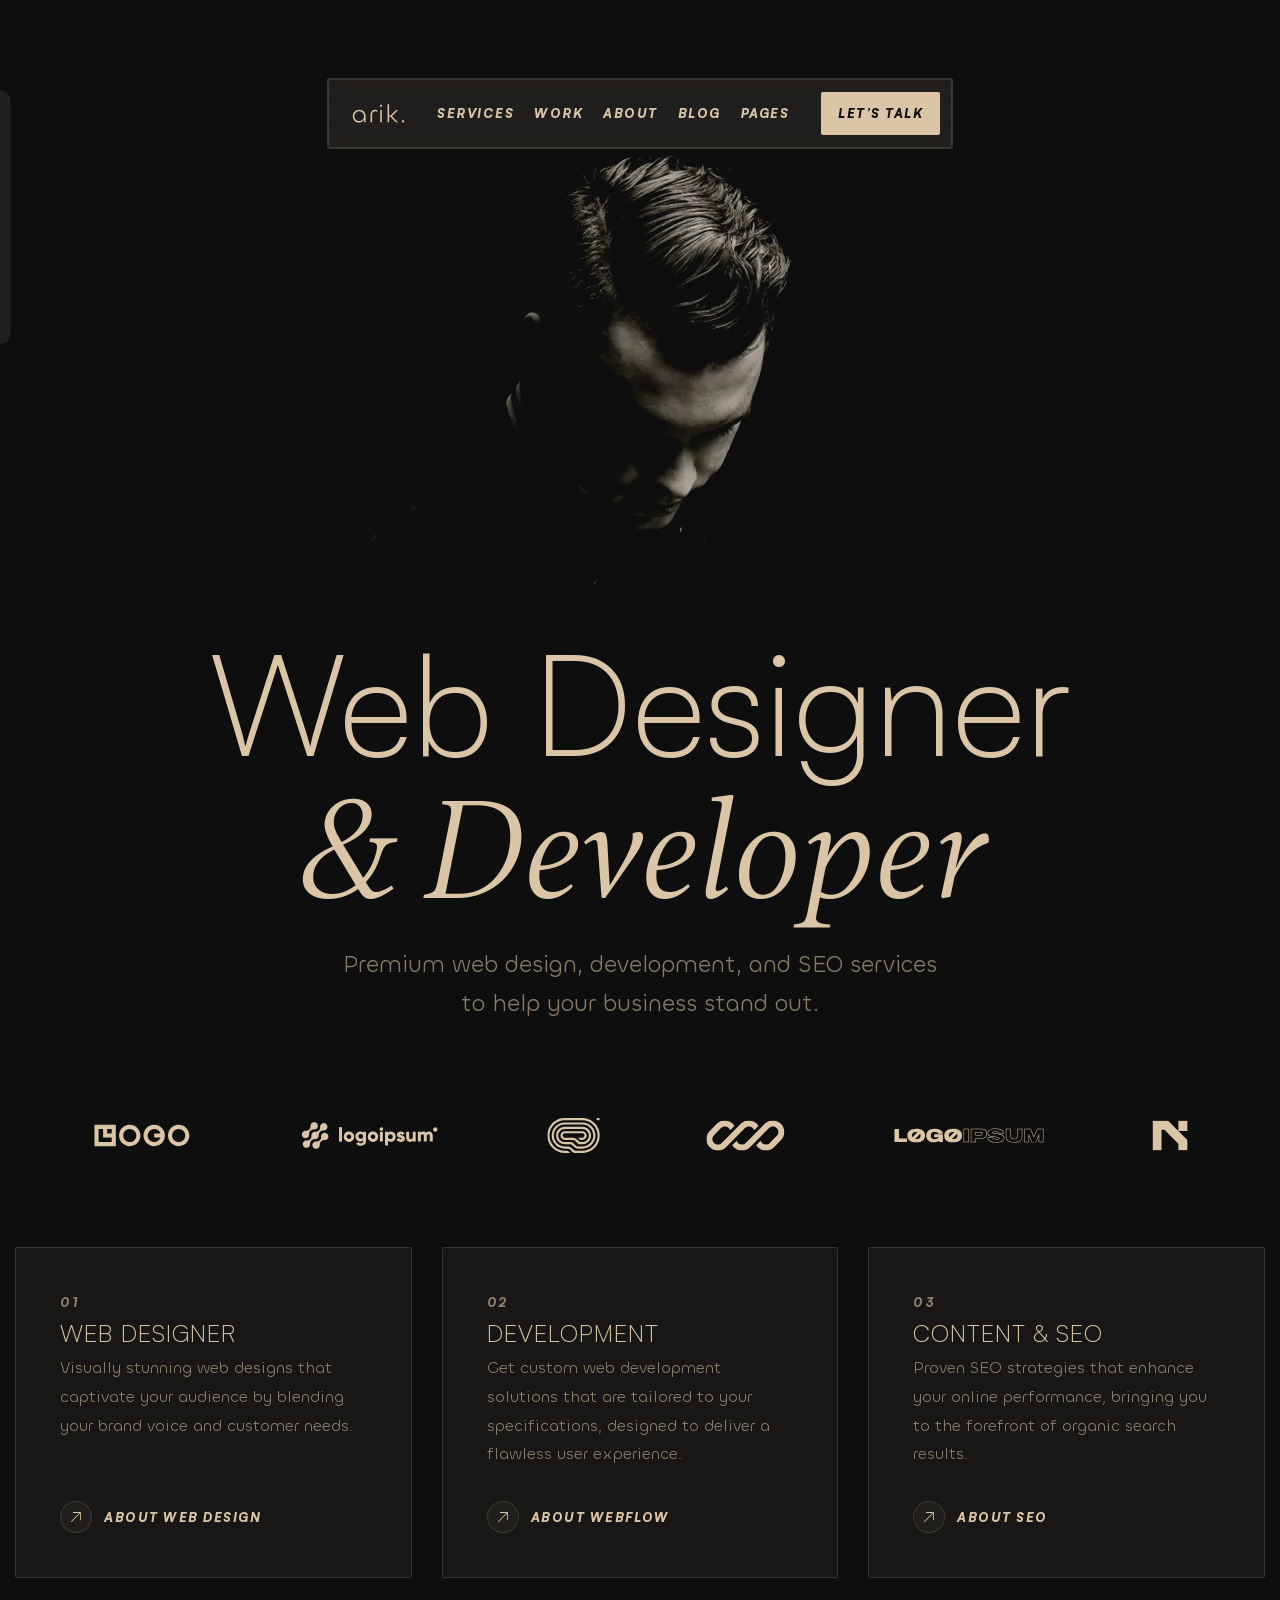
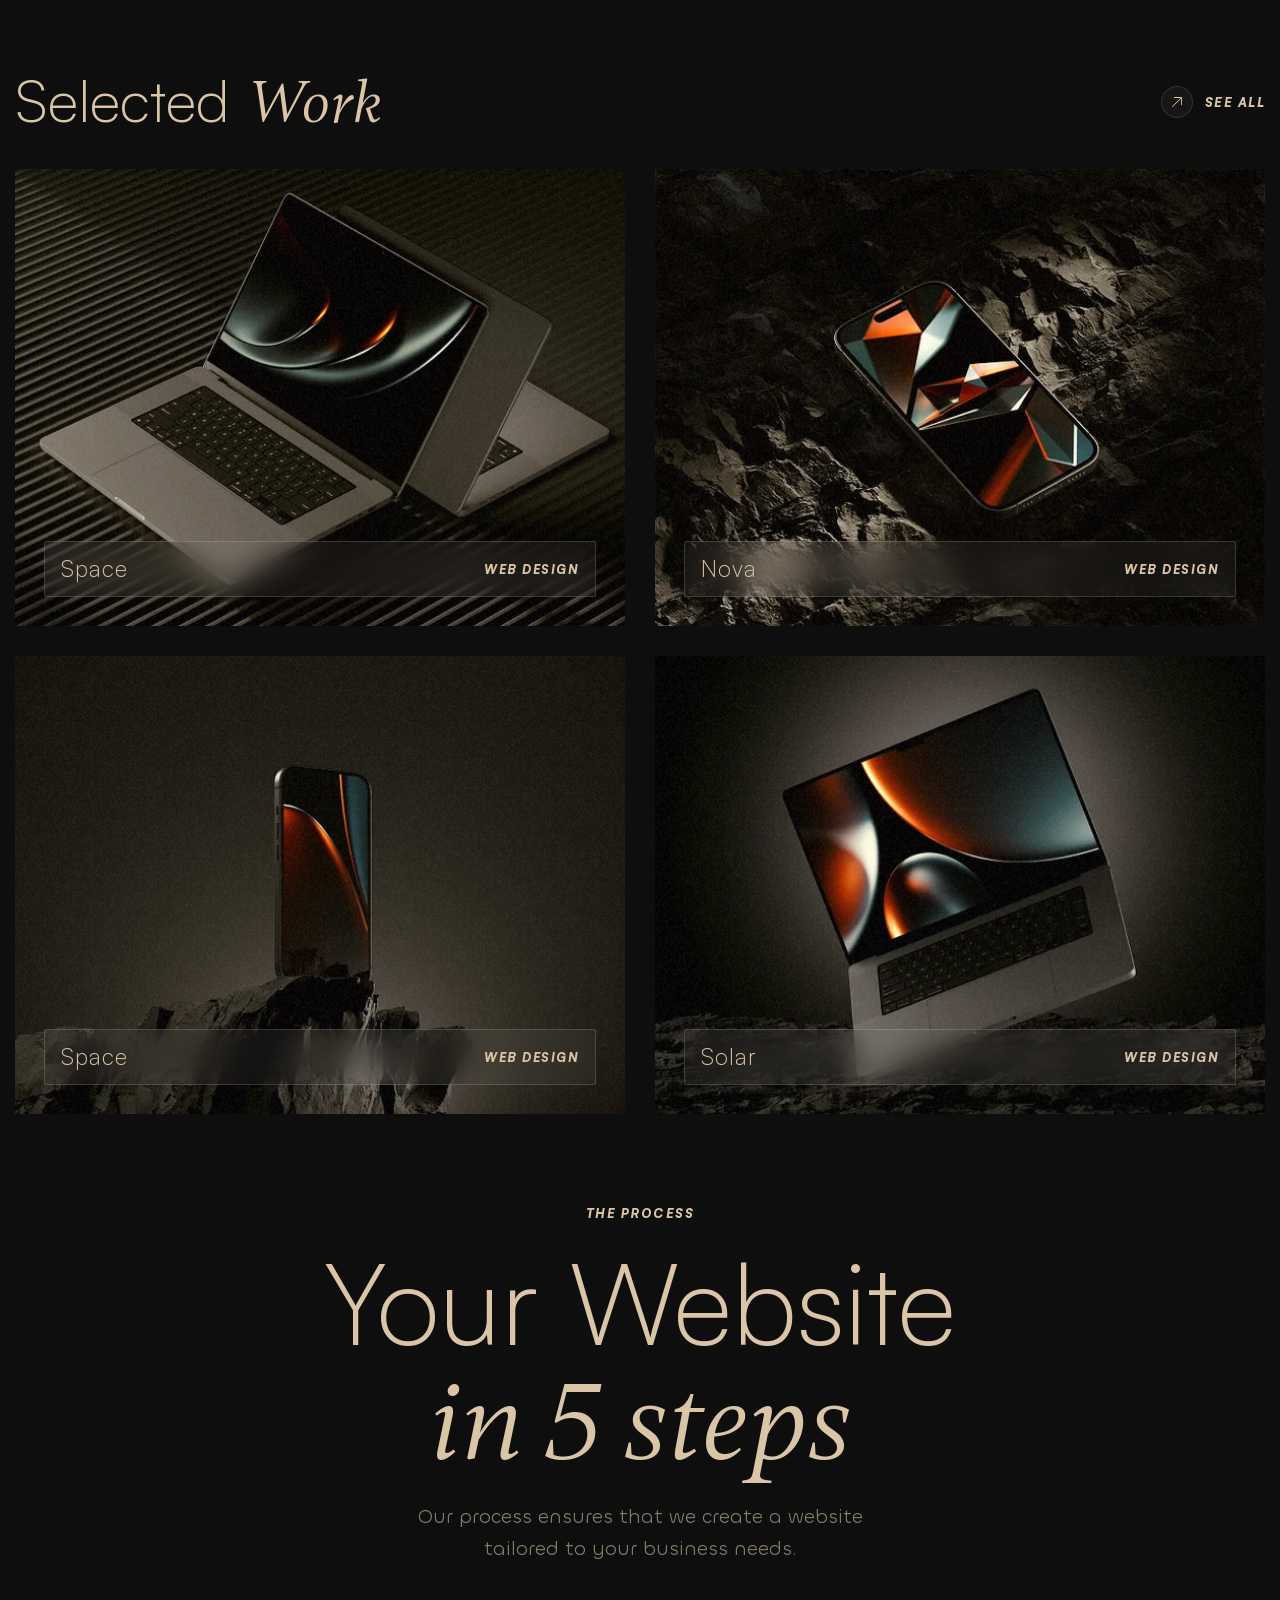
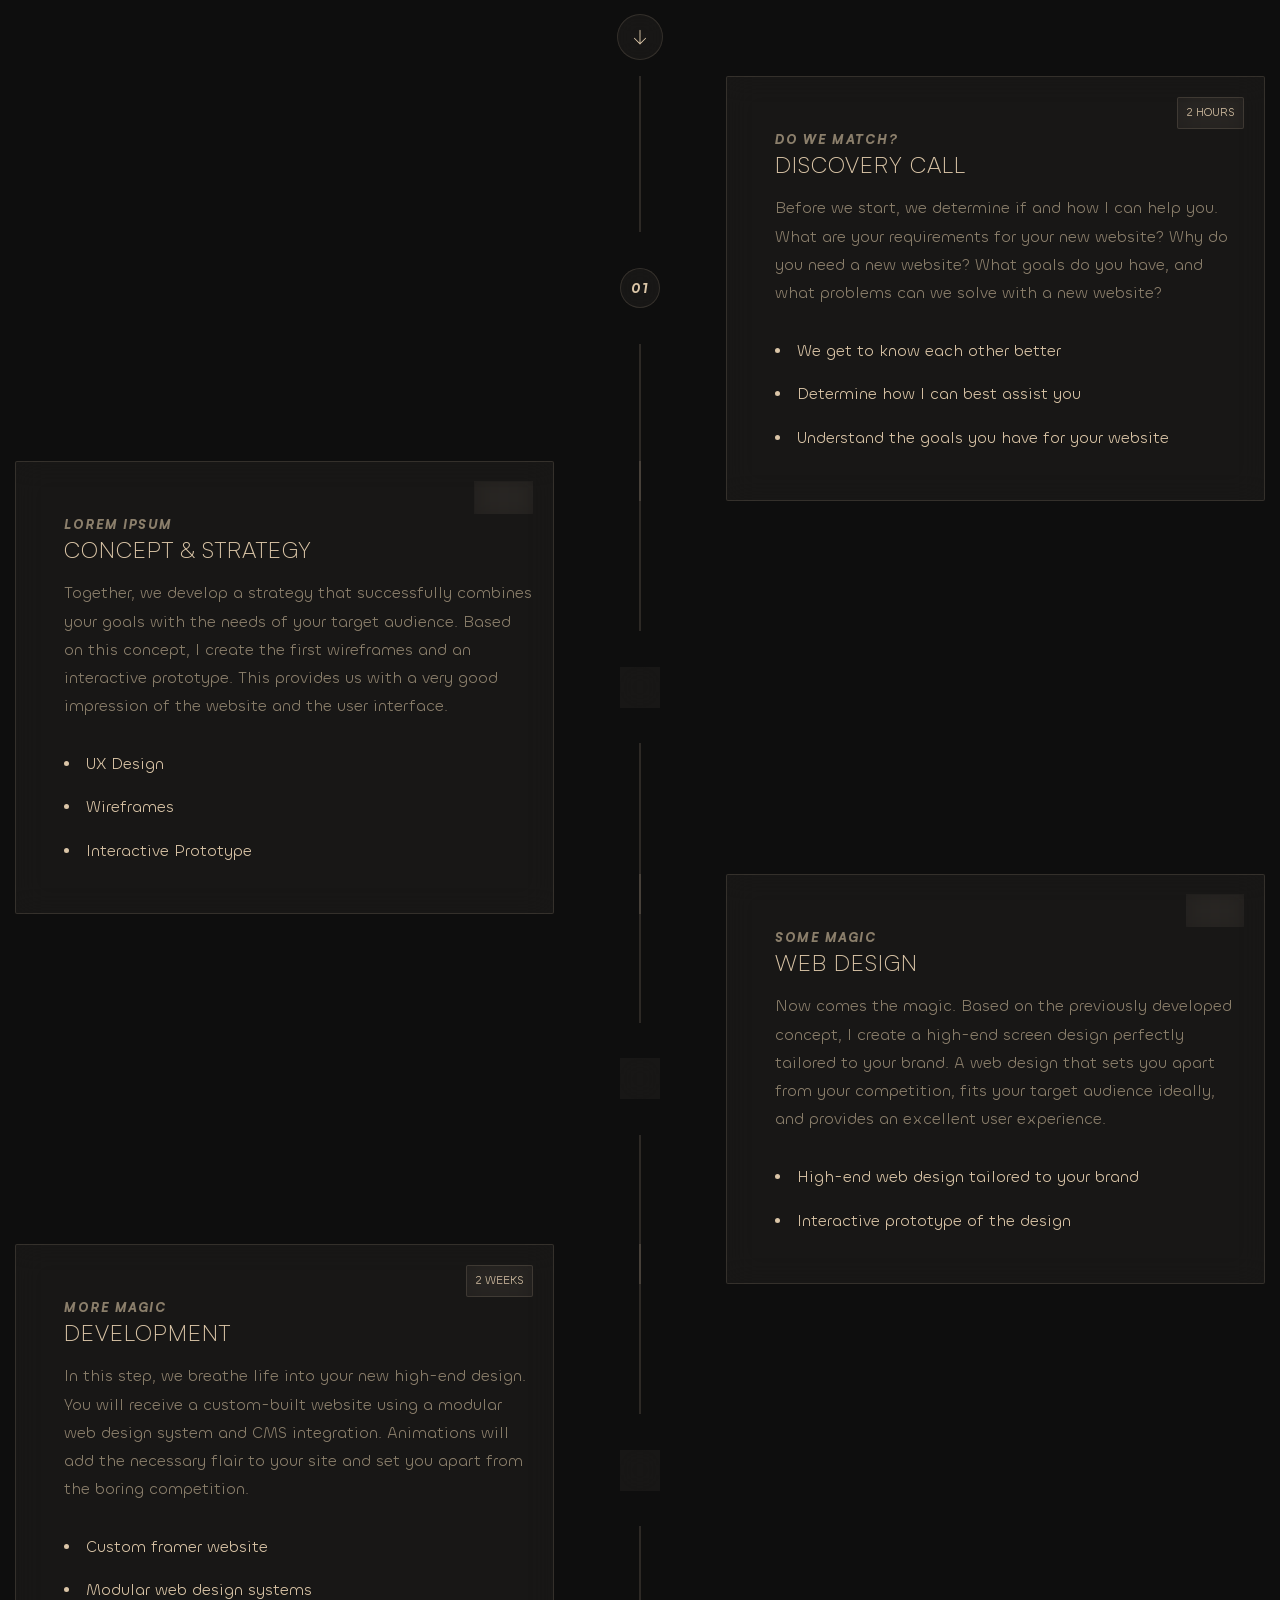
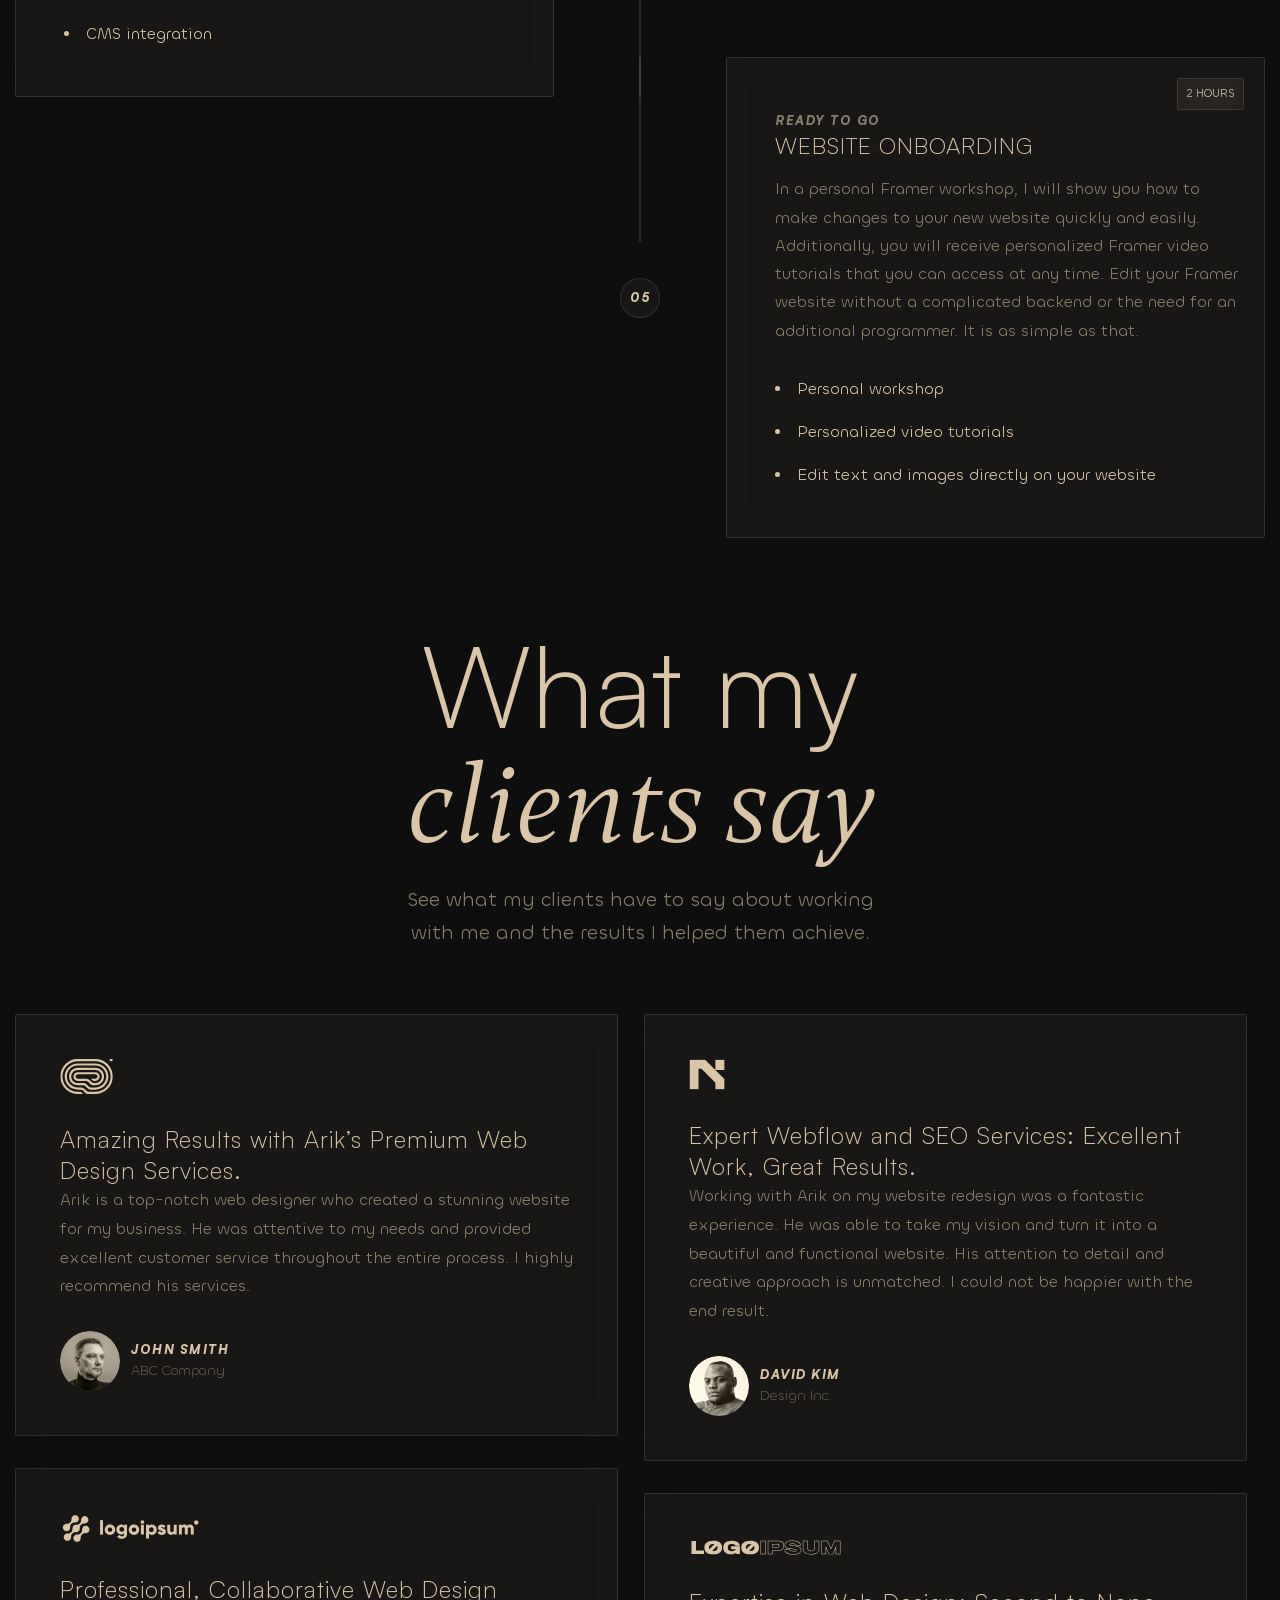
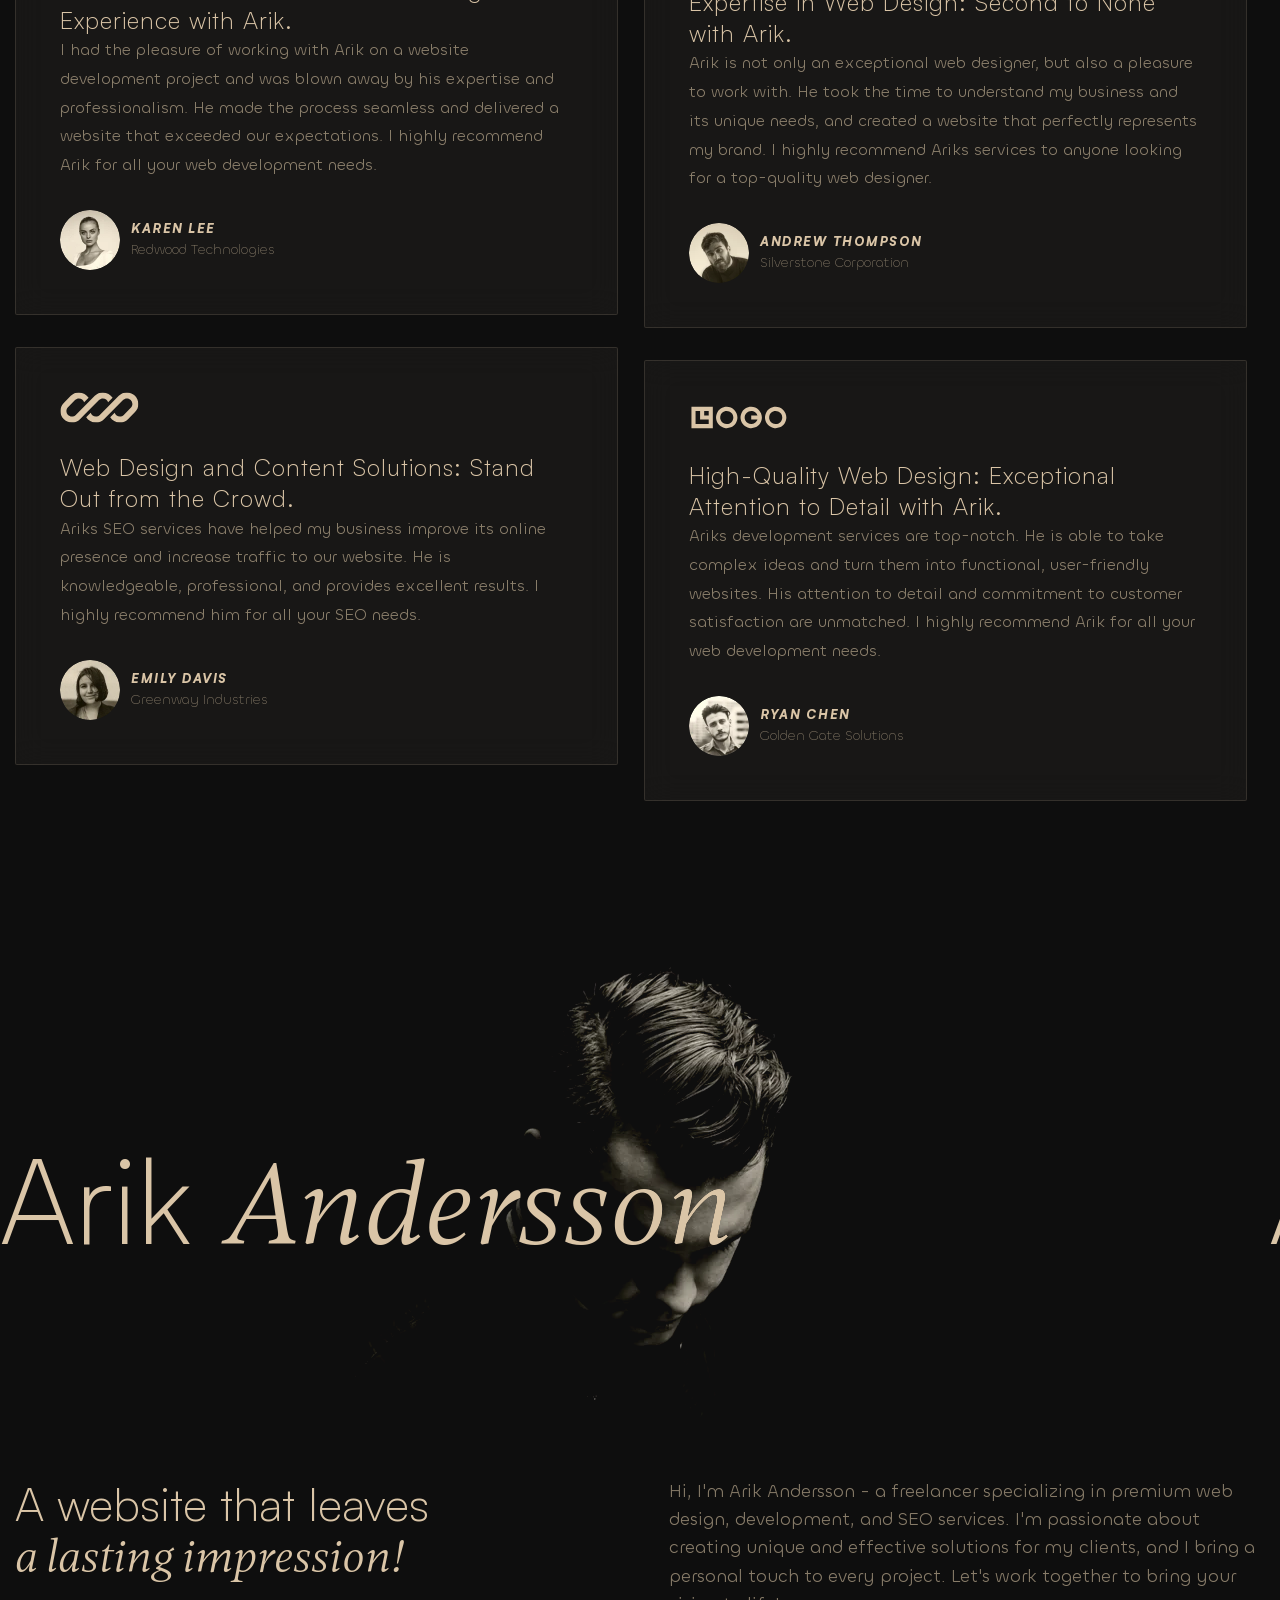
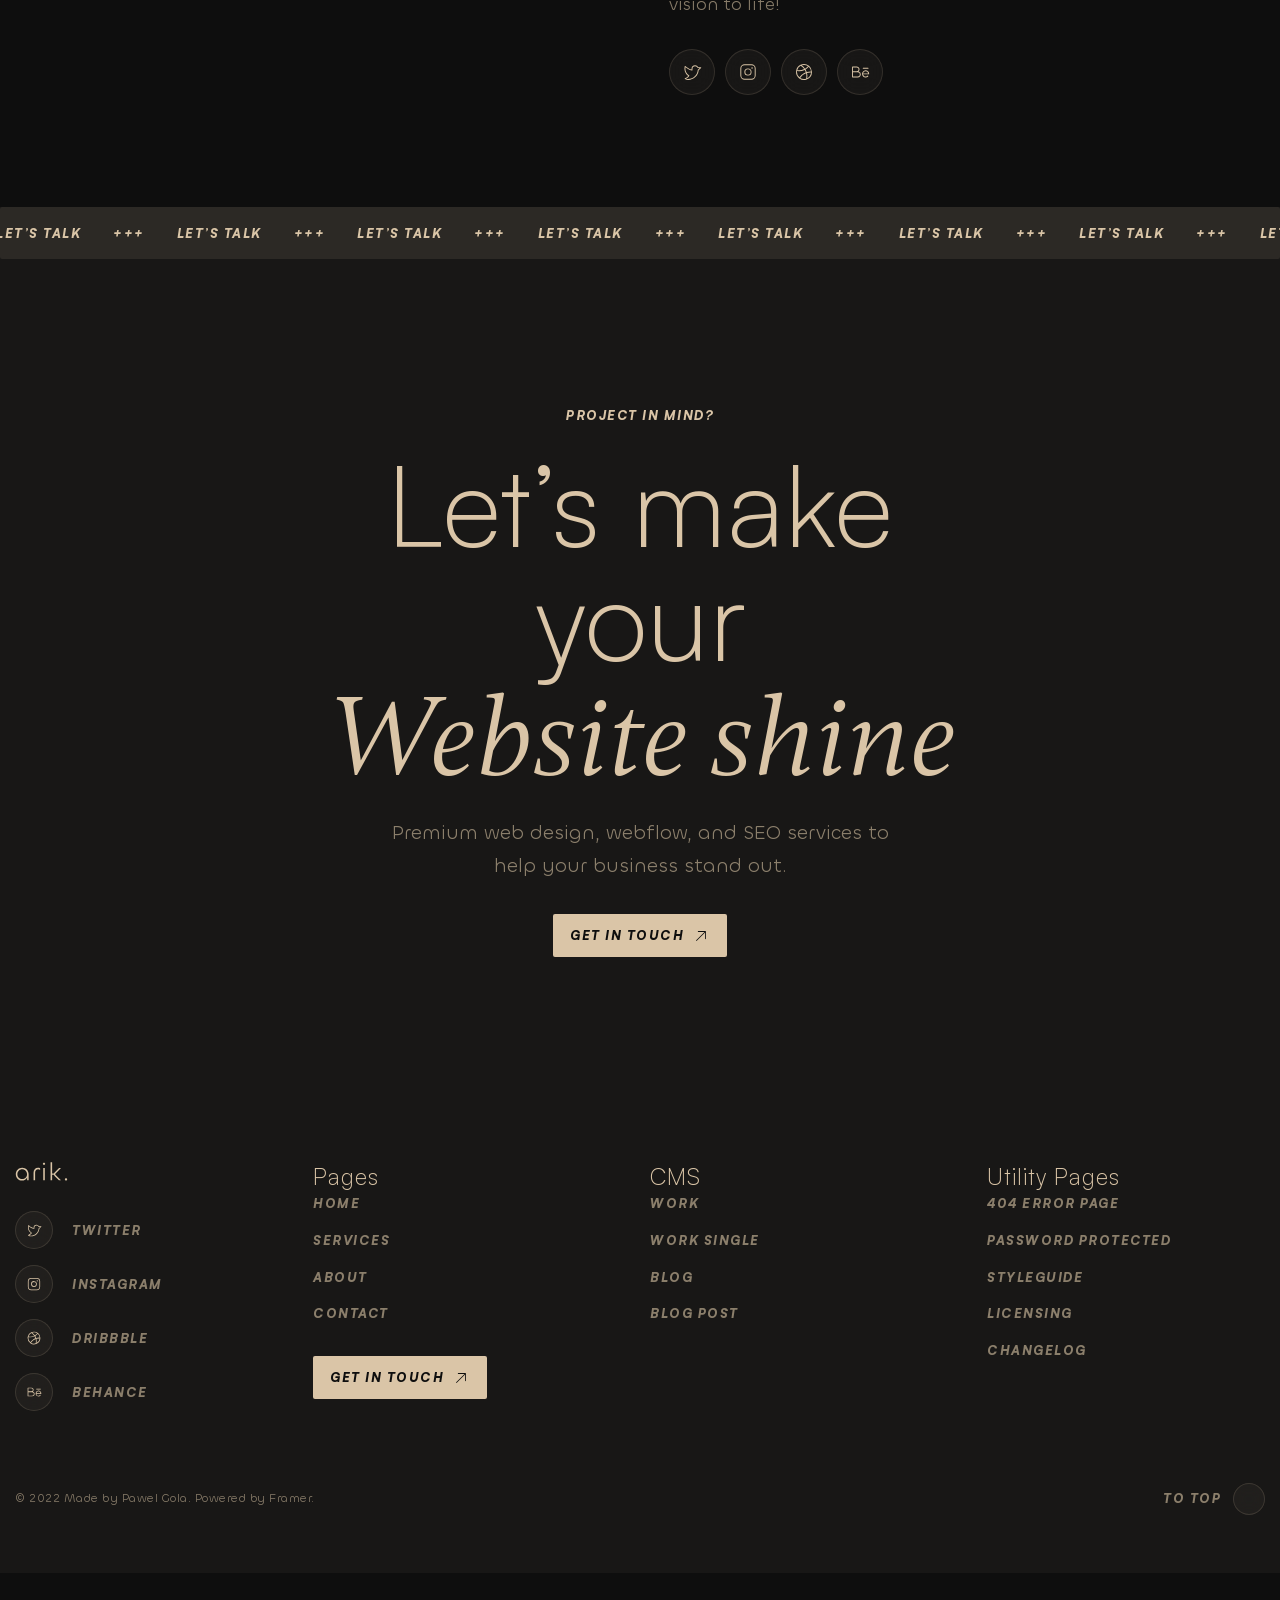
==== commit a5d1b48a: "Updates" ====
--- a/index.html
+++ b/index.html
@@ -33,13 +33,13 @@
 		<link rel="preload" href="./assets/fonts/Chillax-Bold.woff2" as="font" type="font/woff2" crossorigin="anonymous">
 		<link rel="shortcut icon" href="./assets/img/favicon.ico">
 		<title>Arik page</title>
-		<script type="module" crossorigin="" src="./js/index.min.js?v=1779692526345"></script>
-		<link rel="modulepreload" crossorigin="" href="./js/common.min.js?v=1779692526345">
-		<link rel="modulepreload" crossorigin="" href="./js/main.min.js?v=1779692526345">
-		<link rel="stylesheet" crossorigin="" href="./css/main.min.css?v=1779692526345">
-		<link rel="stylesheet" crossorigin="" href="./css/index.min.css?v=1779692526345">
-		<link rel="stylesheet" crossorigin="" href="./css/title.min.css?v=1779692526345">
-		<link rel="stylesheet" crossorigin="" href="./css/portfolioItem.min.css?v=1779692526345">
+		<script type="module" crossorigin="" src="./js/index.min.js?v=1779692770168"></script>
+		<link rel="modulepreload" crossorigin="" href="./js/common.min.js?v=1779692770168">
+		<link rel="modulepreload" crossorigin="" href="./js/main.min.js?v=1779692770168">
+		<link rel="stylesheet" crossorigin="" href="./css/main.min.css?v=1779692770168">
+		<link rel="stylesheet" crossorigin="" href="./css/index.min.css?v=1779692770168">
+		<link rel="stylesheet" crossorigin="" href="./css/title.min.css?v=1779692770168">
+		<link rel="stylesheet" crossorigin="" href="./css/portfolioItem.min.css?v=1779692770168">
 	</head>
 	<body>
 		<div class="wrapper">
@@ -826,5 +826,71 @@
 				</div>
 			</footer>
 		</div>
+		<ul id="fls-dev-panel">
+			<li>
+				<a href="work.html">work</a>
+			</li>
+			<li>
+				<a href="services.html">services</a>
+			</li>
+			<li>
+				<a href="pricing.html">pricing</a>
+			</li>
+			<li>
+				<a href="news.html">news</a>
+			</li>
+			<li>
+				<a href="index.html">index</a>
+			</li>
+			<li>
+				<a href="contacts.html">contacts</a>
+			</li>
+			<li>
+				<a href="case.html">case</a>
+			</li>
+			<li>
+				<a href="blog.html">blog</a>
+			</li>
+			<li>
+				<a href="about.html">about</a>
+			</li>
+		</ul>
+		<style>
+			#fls-dev-panel{
+				position: fixed;
+				left: 10px;
+				padding: 15px 25px 15px 15px;
+				border-radius: 0 10px 10px 0;
+				top: 10%;
+				color: #ffffff;
+				background-color: rgba(51, 51, 51, 0.5);
+				transform: translate(-100%, 0px);
+				max-height: 80svh;
+				overflow: auto;
+				transition: all 300ms;
+				z-index: 9999;
+				font-family: Arial, "Helvetica Neue", Helvetica, sans-serif;
+			}
+			#fls-dev-panel li{
+				list-style:none;
+			}
+			#fls-dev-panel hr{
+				border-bottom: 1px solid;
+			}
+			#fls-dev-panel:hover{
+				left: 0px;
+				transform: translate(0, 0);
+			}
+			#fls-dev-panel a{
+				text-decoration: none;
+				color: inherit;
+			}
+			#fls-dev-panel a:hover {
+				text-decoration: underline;
+			}
+			#fls-dev-panel li:not(:last-child) {
+				margin-bottom: 10px;
+			}
+		</style>
 	</body>
 </html>
